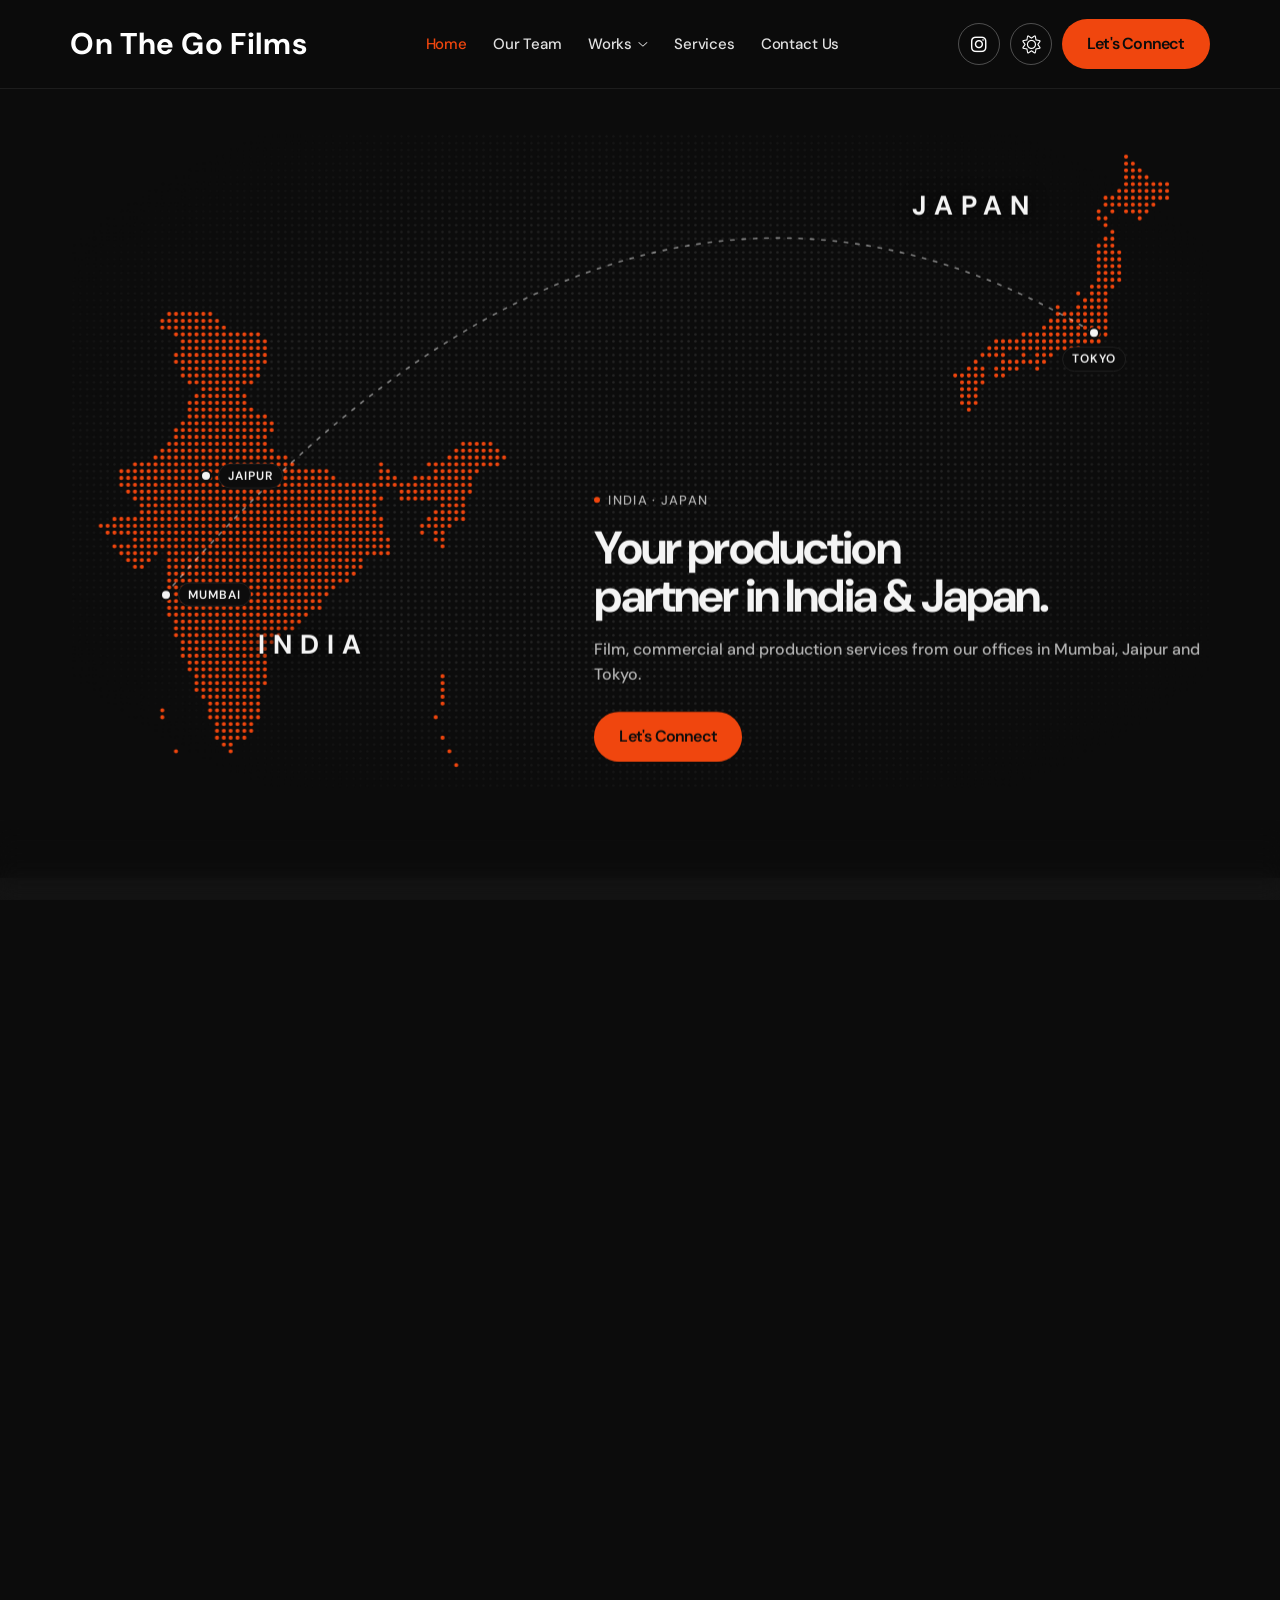
==== index.html @ 021afbc7 "Initial commit" ====
﻿<!doctype html>
<html lang="en" data-bs-theme="dark">

<head>
    <!-- prettier-ignore -->
    <meta charset="UTF-8">
    <!-- Theme: dark by default; remember the visitor's choice across pages (runs before paint, so no flash) -->
    <script>
        (function () { try { if (localStorage.getItem('theme') === 'light') document.documentElement.setAttribute('data-bs-theme', 'light'); } catch (e) {} })();
    </script>
    <meta name="viewport" content="width=device-width, initial-scale=1.0">
    <meta name="description" content="Film, commercial and production services for productions shooting in India and Japan, from our offices in Mumbai, Jaipur and Tokyo.">
    <meta name="theme-color" content="#0F0F0F">
    <title>On The Go Films — Production Partner in India &amp; Japan | Mumbai, Jaipur &amp; Tokyo</title>
    <!-- Open Graph / social sharing -->
    <!-- TODO before launch: set the live domain as absolute URLs in og:image, og:url, a canonical link and JSON-LD "url" -->
    <meta property="og:type" content="website">
    <meta property="og:site_name" content="On The Go Films">
    <meta property="og:title" content="On The Go Films — Production Partner in India &amp; Japan | Mumbai, Jaipur &amp; Tokyo">
    <meta property="og:description" content="Film, commercial and production services for productions shooting in India and Japan, from our offices in Mumbai, Jaipur and Tokyo.">
    <meta property="og:image" content="assets/imgs/pages/home-11/hns-active-cleanse-mv.jpg">
    <meta name="twitter:card" content="summary_large_image">
    <!-- Favicon icon-->
    <link rel="icon" type="image/png" sizes="32x32" href="assets/imgs/template/logo/favicon-camera-32.png">
    <link rel="icon" type="image/png" sizes="64x64" href="assets/imgs/template/logo/favicon-camera-64.png">
    <link rel="apple-touch-icon" sizes="180x180" href="assets/imgs/template/logo/apple-touch-icon.png">
    <script type="application/ld+json">
    {
        "@context": "https://schema.org",
        "@type": "LocalBusiness",
        "name": "On The Go Films",
        "description": "Film, commercial and production services company for productions shooting in India and Japan.",
        "email": "Onthegofilmsfinance@gmail.com",
        "foundingDate": "2017",
        "address": {
            "@type": "PostalAddress",
            "streetAddress": "A-704, Vaishali Nagar, Saat Rasta, Mahalaxmi East",
            "addressLocality": "Mumbai",
            "addressRegion": "Maharashtra",
            "postalCode": "400011",
            "addressCountry": "IN"
        },
        "areaServed": ["IN", "JP"]
    }
    </script>

    <!-- Libs CSS -->
    <link rel="stylesheet" href="assets/css/vendors/carouselTicker.css">
    <link rel="stylesheet" href="assets/css/vendors/bootstrap.min.css">
    <link rel="stylesheet" href="assets/css/vendors/swiper-bundle.min.css">
    <link rel="stylesheet" href="assets/css/vendors/nice-select.css">
    <link rel="stylesheet" href="assets/css/vendors/font-awesome-pro.css">
    <link rel="stylesheet" href="assets/css/vendors/magnific-popup.css">
    <link rel="stylesheet" href="assets/css/vendors/odometer.css">
    <link rel="stylesheet" href="assets/css/vendors/spacing.css">

    <!-- Main CSS -->
    <link rel="stylesheet" href="assets/css/main.css">
    <!-- Site-specific fixes and sections (loaded last so it overrides the template) -->
    <link rel="stylesheet" href="assets/css/custom.css?v=20261030a">
</head>

<body class="at-magic-cursor page-home">
    <a class="otg-skip" href="#main">Skip to content</a>

    <!-- Persistent site header (fixed, visible on every page) -->
    <header class="otg-header is-fixed is-solid" id="site-header">
        <div class="otg-header__inner">
            <a href="index.html" class="otg-header__logo" aria-label="On The Go Films, home">
                <span class="otg-header__logo-text">On The Go Films</span>
            </a>

            <nav class="otg-nav" aria-label="Main">
                <ul class="otg-nav__list">
                    <li><a class="otg-nav__link is-active" aria-current="page" href="index.html">Home</a></li>
                    <li><a class="otg-nav__link" href="team.html">Our Team</a></li>
                    <li class="otg-nav__item--dd">
                        <a class="otg-nav__link" href="works.html">Works <i class="fa-light fa-angle-down" aria-hidden="true"></i></a>
                        <ul class="otg-nav__sub" aria-label="Works categories">
                            <li class="otg-nav__sub-group" aria-hidden="true">India</li>
                            <li><a href="works.html#india-long-formats"><span class="visually-hidden">India: </span>Long Formats</a></li>
                            <li><a href="works.html#india-commercials"><span class="visually-hidden">India: </span>Commercials</a></li>
                            <li class="otg-nav__sub-group" aria-hidden="true">Japan</li>
                            <li><a href="works.html#japan-long-formats"><span class="visually-hidden">Japan: </span>Long Formats</a></li>
                            <li><a href="works.html#japan-shorts"><span class="visually-hidden">Japan: </span>Shorts</a></li>
                        </ul>
                    </li>
                    <li><a class="otg-nav__link" href="services.html">Services</a></li>
                    <li><a class="otg-nav__link" href="contact.html">Contact Us</a></li>
                </ul>
            </nav>

            <div class="otg-header__actions">
                <!-- Instagram profile URL: INSTAGRAM_URL in src/build.py -->
                <a class="otg-icon-btn otg-header__insta" href="https://www.instagram.com/onthegofilms2026/" target="_blank" rel="noopener" aria-label="On The Go Films on Instagram">
                    <i class="fa-brands fa-instagram" aria-hidden="true"></i>
                </a>
                <button class="otg-icon-btn otg-theme-toggle" type="button" data-theme-toggle aria-label="Switch to light mode">
                    <i class="fa-light fa-sun otg-theme-toggle__sun" aria-hidden="true"></i>
                    <i class="fa-light fa-moon otg-theme-toggle__moon" aria-hidden="true"></i>
                </button>
                <a href="contact.html" class="at-btn at-btn-sm otg-cta-primary otg-header__cta" data-cta="header">
                    <span>
                        <span class="text-1">Let's Connect</span>
                        <span class="text-2">Let's Connect</span>
                    </span>
                </a>
                <button class="otg-icon-btn otg-burger" type="button" aria-expanded="false" aria-controls="otg-mnav" aria-label="Open menu">
                    <span class="otg-burger__lines" aria-hidden="true"><span></span><span></span><span></span></span>
                </button>
            </div>
        </div>

        <!-- Phone / tablet menu -->
        <nav class="otg-mnav" id="otg-mnav" aria-label="Main" hidden>
            <ul class="otg-mnav__list">
                <li><a class="otg-mnav__link is-active" aria-current="page" href="index.html">Home</a></li>
                <li><a class="otg-mnav__link" href="team.html">Our Team</a></li>
                <li>
                    <a class="otg-mnav__link" href="works.html">Works</a>
                    <ul class="otg-mnav__sub">
                        <li><a href="works.html#india-long-formats">India: Long Formats</a></li>
                        <li><a href="works.html#india-commercials">India: Commercials</a></li>
                        <li><a href="works.html#japan-long-formats">Japan: Long Formats</a></li>
                        <li><a href="works.html#japan-shorts">Japan: Shorts</a></li>
                    </ul>
                </li>
                <li><a class="otg-mnav__link" href="services.html">Services</a></li>
                <li><a class="otg-mnav__link" href="contact.html">Contact Us</a></li>
            </ul>
            <a href="contact.html" class="at-btn otg-cta-primary otg-mnav__cta" data-cta="mobile-menu">
                <span>
                    <span class="text-1">Let's Connect</span>
                    <span class="text-2">Let's Connect</span>
                </span>
            </a>
        </nav>
    </header>
    <div class="px-blur-bottom"></div>
    <!-- Begin magic cursor -->
    <div id="magic-cursor" class="cursor-black-bg">
        <div id="ball"></div>
    </div>
    <!-- End magic cursor -->
    <div id="smooth-wrapper" class="is-fixed">
        <div id="smooth-content">
            <main class="bg-neutral-0" id="main" tabindex="-1">
                <!-- Home: India & Japan map (dots generated by src/make_map.py; pin positions are printed by that script) -->
                <section class="otg-hero-map otg-page-head" aria-labelledby="home-title">
                    <div class="otg-hero-map__container">
                        <div class="otg-map">
                            <div class="otg-map__art" role="img" aria-label="Map of India and Japan with our offices in Mumbai, Jaipur and Tokyo">
<svg class="otg-map__svg" viewBox="0 0 1000 575" xmlns="http://www.w3.org/2000/svg" aria-hidden="true" focusable="false">
    <defs>
        <pattern id="otg-map-grid" width="6" height="6" patternUnits="userSpaceOnUse"><circle cx="3" cy="3" r="1.1" /></pattern>
        <radialGradient id="otg-map-fade" cx="50%" cy="50%" r="60%"><stop offset="0.55" stop-color="#fff" /><stop offset="1" stop-color="#fff" stop-opacity="0" /></radialGradient>
        <mask id="otg-map-mask"><rect width="1000" height="575" fill="url(#otg-map-fade)" /></mask>
    </defs>
    <rect class="otg-map__grid" width="1000" height="575" fill="url(#otg-map-grid)" mask="url(#otg-map-mask)" />
    <path class="otg-map__land otg-map__land--in" d="M87 159h0m6 0h0m6 0h0m6 0h0m6 0h0m6 0h0m6 0h0M81 165h0m6 0h0m6 0h0m6 0h0m6 0h0m6 0h0m6 0h0m6 0h0m6 0h0M81 171h0m6 0h0m6 0h0m6 0h0m6 0h0m6 0h0m6 0h0m6 0h0m6 0h0m6 0h0M93 177h0m6 0h0m6 0h0m6 0h0m6 0h0m6 0h0m6 0h0m6 0h0m6 0h0m6 0h0m6 0h0m6 0h0m6 0h0M99 183h0m6 0h0m6 0h0m6 0h0m6 0h0m6 0h0m6 0h0m6 0h0m6 0h0m6 0h0m6 0h0m6 0h0m6 0h0M99 189h0m6 0h0m6 0h0m6 0h0m6 0h0m6 0h0m6 0h0m6 0h0m6 0h0m6 0h0m6 0h0m6 0h0m6 0h0M93 195h0m6 0h0m6 0h0m6 0h0m6 0h0m6 0h0m6 0h0m6 0h0m6 0h0m6 0h0m6 0h0m6 0h0m6 0h0m6 0h0M93 201h0m6 0h0m6 0h0m6 0h0m6 0h0m6 0h0m6 0h0m6 0h0m6 0h0m6 0h0m6 0h0m6 0h0m6 0h0m6 0h0M99 207h0m6 0h0m6 0h0m6 0h0m6 0h0m6 0h0m6 0h0m6 0h0m6 0h0m6 0h0m6 0h0m6 0h0M99 213h0m6 0h0m6 0h0m6 0h0m6 0h0m6 0h0m6 0h0m6 0h0m6 0h0m6 0h0m6 0h0m6 0h0M105 219h0m6 0h0m6 0h0m6 0h0m6 0h0m6 0h0m6 0h0m6 0h0m6 0h0m6 0h0M117 225h0m6 0h0m6 0h0m6 0h0m6 0h0m6 0h0M111 231h0m6 0h0m6 0h0m6 0h0m6 0h0m6 0h0m6 0h0m6 0h0M105 237h0m6 0h0m6 0h0m6 0h0m6 0h0m6 0h0m6 0h0m6 0h0m6 0h0M105 243h0m6 0h0m6 0h0m6 0h0m6 0h0m6 0h0m6 0h0m6 0h0m6 0h0m6 0h0M105 249h0m6 0h0m6 0h0m6 0h0m6 0h0m6 0h0m6 0h0m6 0h0m6 0h0m6 0h0m6 0h0m6 0h0M99 255h0m6 0h0m6 0h0m6 0h0m6 0h0m6 0h0m6 0h0m6 0h0m6 0h0m6 0h0m6 0h0m6 0h0m6 0h0m6 0h0M93 261h0m6 0h0m6 0h0m6 0h0m6 0h0m6 0h0m6 0h0m6 0h0m6 0h0m6 0h0m6 0h0m6 0h0m6 0h0m6 0h0m6 0h0M93 267h0m6 0h0m6 0h0m6 0h0m6 0h0m6 0h0m6 0h0m6 0h0m6 0h0m6 0h0m6 0h0m6 0h0m6 0h0m6 0h0M87 273h0m6 0h0m6 0h0m6 0h0m6 0h0m6 0h0m6 0h0m6 0h0m6 0h0m6 0h0m6 0h0m6 0h0m6 0h0m6 0h0m6 0h0m174 0h0m6 0h0m6 0h0m6 0h0m6 0h0M81 279h0m6 0h0m6 0h0m6 0h0m6 0h0m6 0h0m6 0h0m6 0h0m6 0h0m6 0h0m6 0h0m6 0h0m6 0h0m6 0h0m6 0h0m6 0h0m6 0h0m162 0h0m6 0h0m6 0h0m6 0h0m6 0h0m6 0h0m6 0h0M75 285h0m6 0h0m6 0h0m6 0h0m6 0h0m6 0h0m6 0h0m6 0h0m6 0h0m6 0h0m6 0h0m6 0h0m6 0h0m6 0h0m6 0h0m6 0h0m6 0h0m6 0h0m6 0h0m6 0h0m144 0h0m6 0h0m6 0h0m6 0h0m6 0h0m6 0h0m6 0h0m6 0h0m6 0h0M57 291h0m6 0h0m6 0h0m6 0h0m6 0h0m6 0h0m6 0h0m6 0h0m6 0h0m6 0h0m6 0h0m6 0h0m6 0h0m6 0h0m6 0h0m6 0h0m6 0h0m6 0h0m6 0h0m6 0h0m6 0h0m6 0h0m6 0h0m6 0h0m78 0h0m42 0h0m6 0h0m6 0h0m6 0h0m6 0h0m6 0h0m6 0h0m6 0h0m6 0h0m6 0h0m6 0h0M45 297h0m6 0h0m6 0h0m6 0h0m6 0h0m6 0h0m6 0h0m6 0h0m6 0h0m6 0h0m6 0h0m6 0h0m6 0h0m6 0h0m6 0h0m6 0h0m6 0h0m6 0h0m6 0h0m6 0h0m6 0h0m6 0h0m6 0h0m6 0h0m6 0h0m6 0h0m6 0h0m6 0h0m6 0h0m6 0h0m6 0h0m48 0h0m6 0h0m42 0h0m6 0h0m6 0h0m6 0h0m6 0h0m6 0h0m6 0h0M45 303h0m6 0h0m6 0h0m6 0h0m6 0h0m6 0h0m6 0h0m6 0h0m6 0h0m6 0h0m6 0h0m6 0h0m6 0h0m6 0h0m6 0h0m6 0h0m6 0h0m6 0h0m6 0h0m6 0h0m6 0h0m6 0h0m6 0h0m6 0h0m6 0h0m6 0h0m6 0h0m6 0h0m6 0h0m6 0h0m6 0h0m6 0h0m42 0h0m6 0h0m6 0h0m18 0h0m6 0h0m6 0h0m6 0h0m6 0h0m6 0h0m6 0h0m6 0h0m6 0h0M45 309h0m6 0h0m6 0h0m6 0h0m6 0h0m6 0h0m6 0h0m6 0h0m6 0h0m6 0h0m6 0h0m6 0h0m6 0h0m6 0h0m6 0h0m6 0h0m6 0h0m6 0h0m6 0h0m6 0h0m6 0h0m6 0h0m6 0h0m6 0h0m6 0h0m6 0h0m6 0h0m6 0h0m6 0h0m6 0h0m6 0h0m6 0h0m6 0h0m6 0h0m6 0h0m6 0h0m6 0h0m6 0h0m6 0h0m6 0h0m6 0h0m6 0h0m6 0h0m6 0h0m6 0h0m6 0h0m6 0h0m6 0h0m6 0h0m6 0h0m6 0h0m6 0h0M51 315h0m6 0h0m6 0h0m6 0h0m6 0h0m6 0h0m6 0h0m6 0h0m6 0h0m6 0h0m6 0h0m6 0h0m6 0h0m6 0h0m6 0h0m6 0h0m6 0h0m6 0h0m6 0h0m6 0h0m6 0h0m6 0h0m6 0h0m6 0h0m6 0h0m6 0h0m6 0h0m6 0h0m6 0h0m6 0h0m6 0h0m6 0h0m6 0h0m6 0h0m6 0h0m6 0h0m6 0h0m24 0h0m6 0h0m6 0h0m6 0h0m6 0h0m6 0h0m6 0h0m6 0h0m6 0h0m6 0h0m6 0h0M57 321h0m6 0h0m6 0h0m6 0h0m6 0h0m6 0h0m6 0h0m6 0h0m6 0h0m6 0h0m6 0h0m6 0h0m6 0h0m6 0h0m6 0h0m6 0h0m6 0h0m6 0h0m6 0h0m6 0h0m6 0h0m6 0h0m6 0h0m6 0h0m6 0h0m6 0h0m6 0h0m6 0h0m6 0h0m6 0h0m6 0h0m6 0h0m6 0h0m6 0h0m6 0h0m6 0h0m6 0h0m18 0h0m6 0h0m6 0h0m6 0h0m6 0h0m6 0h0m6 0h0m6 0h0m6 0h0m6 0h0M63 327h0m6 0h0m6 0h0m6 0h0m6 0h0m6 0h0m6 0h0m6 0h0m6 0h0m6 0h0m6 0h0m6 0h0m6 0h0m6 0h0m6 0h0m6 0h0m6 0h0m6 0h0m6 0h0m6 0h0m6 0h0m6 0h0m6 0h0m6 0h0m6 0h0m6 0h0m6 0h0m6 0h0m6 0h0m6 0h0m6 0h0m6 0h0m6 0h0m6 0h0m6 0h0m60 0h0m6 0h0m6 0h0m6 0h0M63 333h0m6 0h0m6 0h0m6 0h0m6 0h0m6 0h0m6 0h0m6 0h0m6 0h0m6 0h0m6 0h0m6 0h0m6 0h0m6 0h0m6 0h0m6 0h0m6 0h0m6 0h0m6 0h0m6 0h0m6 0h0m6 0h0m6 0h0m6 0h0m6 0h0m6 0h0m6 0h0m6 0h0m6 0h0m6 0h0m6 0h0m6 0h0m6 0h0m6 0h0m6 0h0m54 0h0m6 0h0m6 0h0m6 0h0m6 0h0M39 339h0m6 0h0m6 0h0m6 0h0m6 0h0m6 0h0m6 0h0m6 0h0m6 0h0m6 0h0m6 0h0m6 0h0m6 0h0m6 0h0m6 0h0m6 0h0m6 0h0m6 0h0m6 0h0m6 0h0m6 0h0m6 0h0m6 0h0m6 0h0m6 0h0m6 0h0m6 0h0m6 0h0m6 0h0m6 0h0m6 0h0m6 0h0m6 0h0m6 0h0m6 0h0m6 0h0m6 0h0m6 0h0m6 0h0m6 0h0m42 0h0m6 0h0m6 0h0m6 0h0m6 0h0m6 0h0M27 345h0m6 0h0m6 0h0m6 0h0m6 0h0m6 0h0m6 0h0m6 0h0m6 0h0m6 0h0m6 0h0m6 0h0m6 0h0m6 0h0m6 0h0m6 0h0m6 0h0m6 0h0m6 0h0m6 0h0m6 0h0m6 0h0m6 0h0m6 0h0m6 0h0m6 0h0m6 0h0m6 0h0m6 0h0m6 0h0m6 0h0m6 0h0m6 0h0m6 0h0m6 0h0m6 0h0m6 0h0m6 0h0m6 0h0m6 0h0m6 0h0m6 0h0m36 0h0m6 0h0m6 0h0m6 0h0m6 0h0M33 351h0m6 0h0m6 0h0m6 0h0m6 0h0m6 0h0m6 0h0m6 0h0m6 0h0m6 0h0m6 0h0m6 0h0m6 0h0m6 0h0m6 0h0m6 0h0m6 0h0m6 0h0m6 0h0m6 0h0m6 0h0m6 0h0m6 0h0m6 0h0m6 0h0m6 0h0m6 0h0m6 0h0m6 0h0m6 0h0m6 0h0m6 0h0m6 0h0m6 0h0m6 0h0m6 0h0m6 0h0m6 0h0m6 0h0m6 0h0m6 0h0m36 0h0m12 0h0m6 0h0M57 357h0m6 0h0m6 0h0m6 0h0m6 0h0m6 0h0m6 0h0m6 0h0m6 0h0m6 0h0m6 0h0m6 0h0m6 0h0m6 0h0m6 0h0m6 0h0m6 0h0m6 0h0m6 0h0m6 0h0m6 0h0m6 0h0m6 0h0m6 0h0m6 0h0m6 0h0m6 0h0m6 0h0m6 0h0m6 0h0m6 0h0m6 0h0m6 0h0m6 0h0m6 0h0m6 0h0m6 0h0m6 0h0m42 0h0m6 0h0M39 363h0m6 0h0m6 0h0m6 0h0m6 0h0m6 0h0m6 0h0m6 0h0m6 0h0m6 0h0m6 0h0m6 0h0m6 0h0m6 0h0m6 0h0m6 0h0m6 0h0m6 0h0m6 0h0m6 0h0m6 0h0m6 0h0m6 0h0m6 0h0m6 0h0m6 0h0m6 0h0m6 0h0m6 0h0m6 0h0m6 0h0m6 0h0m6 0h0m6 0h0m6 0h0m6 0h0m6 0h0m6 0h0m6 0h0m6 0h0m6 0h0m48 0h0M45 369h0m6 0h0m6 0h0m6 0h0m6 0h0m6 0h0m12 0h0m6 0h0m6 0h0m6 0h0m6 0h0m6 0h0m6 0h0m6 0h0m6 0h0m6 0h0m6 0h0m6 0h0m6 0h0m6 0h0m6 0h0m6 0h0m6 0h0m6 0h0m6 0h0m6 0h0m6 0h0m6 0h0m6 0h0m6 0h0m6 0h0m6 0h0m6 0h0m6 0h0m6 0h0m6 0h0m6 0h0m6 0h0m6 0h0M51 375h0m6 0h0m6 0h0m6 0h0m18 0h0m6 0h0m6 0h0m6 0h0m6 0h0m6 0h0m6 0h0m6 0h0m6 0h0m6 0h0m6 0h0m6 0h0m6 0h0m6 0h0m6 0h0m6 0h0m6 0h0m6 0h0m6 0h0m6 0h0m6 0h0m6 0h0m6 0h0m6 0h0m6 0h0m6 0h0m6 0h0m6 0h0m6 0h0M57 381h0m6 0h0m24 0h0m6 0h0m6 0h0m6 0h0m6 0h0m6 0h0m6 0h0m6 0h0m6 0h0m6 0h0m6 0h0m6 0h0m6 0h0m6 0h0m6 0h0m6 0h0m6 0h0m6 0h0m6 0h0m6 0h0m6 0h0m6 0h0m6 0h0m6 0h0m6 0h0m6 0h0m6 0h0m6 0h0m6 0h0M87 387h0m6 0h0m6 0h0m6 0h0m6 0h0m6 0h0m6 0h0m6 0h0m6 0h0m6 0h0m6 0h0m6 0h0m6 0h0m6 0h0m6 0h0m6 0h0m6 0h0m6 0h0m6 0h0m6 0h0m6 0h0m6 0h0m6 0h0m6 0h0m6 0h0m6 0h0m6 0h0m6 0h0M87 393h0m6 0h0m6 0h0m6 0h0m6 0h0m6 0h0m6 0h0m6 0h0m6 0h0m6 0h0m6 0h0m6 0h0m6 0h0m6 0h0m6 0h0m6 0h0m6 0h0m6 0h0m6 0h0m6 0h0m6 0h0m6 0h0m6 0h0m6 0h0m6 0h0m6 0h0m6 0h0M87 399h0m6 0h0m6 0h0m6 0h0m6 0h0m6 0h0m6 0h0m6 0h0m6 0h0m6 0h0m6 0h0m6 0h0m6 0h0m6 0h0m6 0h0m6 0h0m6 0h0m6 0h0m6 0h0m6 0h0m6 0h0m6 0h0m6 0h0m6 0h0m6 0h0M87 405h0m6 0h0m6 0h0m6 0h0m6 0h0m6 0h0m6 0h0m6 0h0m6 0h0m6 0h0m6 0h0m6 0h0m6 0h0m6 0h0m6 0h0m6 0h0m6 0h0m6 0h0m6 0h0m6 0h0m6 0h0m6 0h0m6 0h0m6 0h0M87 411h0m6 0h0m6 0h0m6 0h0m6 0h0m6 0h0m6 0h0m6 0h0m6 0h0m6 0h0m6 0h0m6 0h0m6 0h0m6 0h0m6 0h0m6 0h0m6 0h0m6 0h0m6 0h0m6 0h0m6 0h0m6 0h0m6 0h0M87 417h0m6 0h0m6 0h0m6 0h0m6 0h0m6 0h0m6 0h0m6 0h0m6 0h0m6 0h0m6 0h0m6 0h0m6 0h0m6 0h0m6 0h0m6 0h0m6 0h0m6 0h0m6 0h0m6 0h0m6 0h0m6 0h0m6 0h0M87 423h0m6 0h0m6 0h0m6 0h0m6 0h0m6 0h0m6 0h0m6 0h0m6 0h0m6 0h0m6 0h0m6 0h0m6 0h0m6 0h0m6 0h0m6 0h0m6 0h0m6 0h0m6 0h0m6 0h0m6 0h0M93 429h0m6 0h0m6 0h0m6 0h0m6 0h0m6 0h0m6 0h0m6 0h0m6 0h0m6 0h0m6 0h0m6 0h0m6 0h0m6 0h0m6 0h0m6 0h0m6 0h0m6 0h0m6 0h0M93 435h0m6 0h0m6 0h0m6 0h0m6 0h0m6 0h0m6 0h0m6 0h0m6 0h0m6 0h0m6 0h0m6 0h0m6 0h0m6 0h0m6 0h0m6 0h0m6 0h0m6 0h0M93 441h0m6 0h0m6 0h0m6 0h0m6 0h0m6 0h0m6 0h0m6 0h0m6 0h0m6 0h0m6 0h0m6 0h0m6 0h0m6 0h0m6 0h0m6 0h0M99 447h0m6 0h0m6 0h0m6 0h0m6 0h0m6 0h0m6 0h0m6 0h0m6 0h0m6 0h0m6 0h0m6 0h0m6 0h0m6 0h0M99 453h0m6 0h0m6 0h0m6 0h0m6 0h0m6 0h0m6 0h0m6 0h0m6 0h0m6 0h0m6 0h0m6 0h0m6 0h0M99 459h0m6 0h0m6 0h0m6 0h0m6 0h0m6 0h0m6 0h0m6 0h0m6 0h0m6 0h0m6 0h0m6 0h0m6 0h0M105 465h0m6 0h0m6 0h0m6 0h0m6 0h0m6 0h0m6 0h0m6 0h0m6 0h0m6 0h0m6 0h0m6 0h0M105 471h0m6 0h0m6 0h0m6 0h0m6 0h0m6 0h0m6 0h0m6 0h0m6 0h0m6 0h0m6 0h0m6 0h0M111 477h0m6 0h0m6 0h0m6 0h0m6 0h0m6 0h0m6 0h0m6 0h0m6 0h0m6 0h0m6 0h0m156 0h0M111 483h0m6 0h0m6 0h0m6 0h0m6 0h0m6 0h0m6 0h0m6 0h0m6 0h0m6 0h0m6 0h0m156 0h0M111 489h0m6 0h0m6 0h0m6 0h0m6 0h0m6 0h0m6 0h0m6 0h0m6 0h0m6 0h0m162 0h0M117 495h0m6 0h0m6 0h0m6 0h0m6 0h0m6 0h0m6 0h0m6 0h0m6 0h0m162 0h0M123 501h0m6 0h0m6 0h0m6 0h0m6 0h0m6 0h0m6 0h0m6 0h0m162 0h0M81 507h0m42 0h0m6 0h0m6 0h0m6 0h0m6 0h0m6 0h0m6 0h0m6 0h0M81 513h0m42 0h0m6 0h0m6 0h0m6 0h0m6 0h0m6 0h0m6 0h0m6 0h0m156 0h0M129 519h0m6 0h0m6 0h0m6 0h0m6 0h0m6 0h0M129 525h0m6 0h0m6 0h0m6 0h0m6 0h0m6 0h0M129 531h0m6 0h0m6 0h0m6 0h0m6 0h0m174 0h0M135 537h0m6 0h0M93 543h0m48 0h0m192 0h0M339 555h0" />
    <path class="otg-map__land otg-map__land--jp" d="M927 21h0M927 27h0m6 0h0M927 33h0m6 0h0m6 0h0M927 39h0m6 0h0m6 0h0m6 0h0M927 45h0m6 0h0m6 0h0m6 0h0m6 0h0m6 0h0m6 0h0M921 51h0m6 0h0m6 0h0m6 0h0m6 0h0m6 0h0m6 0h0m6 0h0M909 57h0m6 0h0m6 0h0m6 0h0m6 0h0m6 0h0m6 0h0m6 0h0m6 0h0m6 0h0M909 63h0m6 0h0m6 0h0m6 0h0m6 0h0m6 0h0m6 0h0m6 0h0M903 69h0m12 0h0m12 0h0m6 0h0m6 0h0m6 0h0M903 75h0m6 0h0m30 0h0M909 81h0M915 87h0M909 93h0m6 0h0M903 99h0m6 0h0m6 0h0M903 105h0m6 0h0m6 0h0m6 0h0M903 111h0m6 0h0m6 0h0m6 0h0M903 117h0m6 0h0m6 0h0m6 0h0M903 123h0m6 0h0m6 0h0m6 0h0M903 129h0m6 0h0m6 0h0m6 0h0M897 135h0m6 0h0m6 0h0m6 0h0M885 141h0m12 0h0m6 0h0m6 0h0M891 147h0m6 0h0m6 0h0m6 0h0M867 153h0m18 0h0m6 0h0m6 0h0m6 0h0m6 0h0M867 159h0m6 0h0m6 0h0m6 0h0m6 0h0m6 0h0m6 0h0m6 0h0M861 165h0m6 0h0m6 0h0m6 0h0m6 0h0m6 0h0m6 0h0m6 0h0m6 0h0M855 171h0m6 0h0m6 0h0m6 0h0m6 0h0m6 0h0m6 0h0m6 0h0m6 0h0m6 0h0M837 177h0m6 0h0m6 0h0m6 0h0m6 0h0m6 0h0m6 0h0m6 0h0m6 0h0m6 0h0m6 0h0m6 0h0m6 0h0M813 183h0m6 0h0m6 0h0m6 0h0m6 0h0m6 0h0m6 0h0m6 0h0m6 0h0m6 0h0m6 0h0m6 0h0m6 0h0m6 0h0m6 0h0m6 0h0M807 189h0m6 0h0m6 0h0m6 0h0m6 0h0m6 0h0m6 0h0m6 0h0m6 0h0m6 0h0m6 0h0m6 0h0m6 0h0m6 0h0M801 195h0m6 0h0m6 0h0m6 0h0m18 0h0m12 0h0m6 0h0m6 0h0M795 201h0m24 0h0m6 0h0m6 0h0m6 0h0m6 0h0m6 0h0m6 0h0M789 207h0m6 0h0m6 0h0m12 0h0m6 0h0m6 0h0m6 0h0m18 0h0M777 213h0m6 0h0m6 0h0m6 0h0m6 0h0m12 0h0m6 0h0M783 219h0m6 0h0m6 0h0m6 0h0M783 225h0m6 0h0m6 0h0M783 231h0m6 0h0m6 0h0M783 237h0m6 0h0m6 0h0M789 243h0" />
    <path class="otg-map__arc" d="M83.9 405.0Q491.3 -69.0 898.7 175.6" />
</svg>
                                <span class="otg-map__label" style="--x: 20.98%; --y: 78.16%;" aria-hidden="true">India</span>
                                <span class="otg-map__label" style="--x: 79.02%; --y: 11.04%;" aria-hidden="true">Japan</span>
                                <span class="otg-map__pin" style="--x: 8.39%; --y: 70.43%;" aria-hidden="true"><span class="otg-map__pin-name">Mumbai</span></span>
                                <span class="otg-map__pin" style="--x: 11.94%; --y: 52.37%;" aria-hidden="true"><span class="otg-map__pin-name">Jaipur</span></span>
                                <span class="otg-map__pin otg-map__pin--below" style="--x: 89.87%; --y: 30.54%;" aria-hidden="true"><span class="otg-map__pin-name">Tokyo</span></span>
                            </div>

                            <div class="otg-hero-map__text">
                                <div class="sec-5-home-11__eyebrow d-inline-flex align-items-center gap-2">
                                    <span class="sec-5-home-11__eyebrow-dot" aria-hidden="true"></span>
                                    <span class="sec-5-home-11__eyebrow-text text-uppercase">India &middot; Japan</span>
                                </div>
                                <h1 class="otg-hero-map__title mt-3 mb-0" id="home-title">Your production partner in India &amp; Japan.</h1>
                                <p class="otg-hero-map__sub mt-3 mb-0">Film, commercial and production services from our offices in Mumbai, Jaipur and Tokyo.</p>
                                <a href="contact.html" class="at-btn otg-cta-primary mt-4" data-cta="home-map">
                                    <span>
                                        <span class="text-1">Let's Connect</span>
                                        <span class="text-2">Let's Connect</span>
                                    </span>
                                </a>
                            </div>
                        </div>
                    </div>
                </section>
                <!-- Home: the India–Japan alliance (structure follows CREATV's CREATVASIA page) -->
                <section class="otg-alliance" aria-labelledby="alliance-title">
                    <div class="otg-alliance__container">
                        <div class="row g-4 g-xl-5 justify-content-between">
                            <div class="col-lg-5">
                                <h2 class="otg-alliance__title mb-0 reveal-text" id="alliance-title">One team. <br>Two countries.</h2>
                            </div>
                            <div class="col-lg-6">
                                <div class="otg-alliance__text at_fade_anim" data-delay=".1">
                                    <p>On The Go Films, together with our partners in Japan, is now one production partner for both countries, opening up some of Asia's most remarkable locations from our offices in Mumbai, Jaipur and Tokyo.</p>
                                    <p>We help you, your clients and your partners reach your production goals wherever you want to shoot. On cross-border shoots, one team on both sides makes your production plan and your budget far simpler.</p>
                                    <p class="mb-0">Through our partnership with award-winning, Tokyo-based director and producer Anshul Chauhan, international productions get shared networks of crew, talent and local resources in both countries.</p>
                                </div>
                            </div>
                        </div>
                    </div>
                </section>

                <section class="otg-pillars" aria-labelledby="pillars-title">
                    <div class="otg-pillars__container">
                        <h2 class="otg-pillars__lead at_fade_anim" id="pillars-title" data-delay=".05">The On The Go Films India–Japan alliance brings two countries under one production team.</h2>

                        <ul class="otg-pillars__list list-unstyled mb-0">
                            <li class="otg-pillar at_fade_anim" data-delay=".05">
                                <h3 class="otg-pillar__title">Creative</h3>
                                <p class="otg-pillar__text mb-0">Our teams know both countries and can help with creative briefs, scripts, casting and the cultural crossover between India, Japan and your home market.</p>
                            </li>
                            <li class="otg-pillar at_fade_anim" data-delay=".1">
                                <h3 class="otg-pillar__title">Logistics</h3>
                                <p class="otg-pillar__text mb-0">We plan your production in one country or both, across several cities and regions: permits, crew, equipment, travel and locations.</p>
                            </li>
                            <li class="otg-pillar at_fade_anim" data-delay=".15">
                                <h3 class="otg-pillar__title">Finance</h3>
                                <p class="otg-pillar__text mb-0">One point of contact and one budget. We act as a single hub for your production anywhere in India and Japan.</p>
                            </li>
                        </ul>

                        <div class="otg-closing at_fade_anim" data-delay=".05">
                            <p class="otg-closing__lead mb-0">From pre-production to the shoot, the edit and post, we deliver</p>
                            <p class="otg-closing__big mb-0"><span class="otg-closing__accent">seamless, cost-effective</span> <span class="otg-closing__word">production</span></p>
                            <p class="otg-closing__cta mb-0"><a href="contact.html" data-cta="home-closing">Let's connect</a> to talk about how On The Go Films can meet your production needs.</p>
                        </div>
                    </div>
                </section>
            </main>
            <!-- Footer -->
            <footer class="footer-11 changeless overflow-hidden" id="footer">
                <div class="footer-11__bg" aria-hidden="true">
                    <div class="footer-11__bg-lines">
                        <span></span>
                        <span></span>
                        <span></span>
                        <span></span>
                        <span></span>
                        <span></span>
                        <span></span>
                        <span></span>
                    </div>
                </div>

                <div class="container-2200 px-lg-5 px-3 position-relative">
                    <div class="footer-11__mid py-5">
                        <div class="row g-5 align-items-start">
                            <!-- Brand -->
                            <div class="col-12">
                                <div class="footer-11__brand">
                                    <a href="index.html" class="d-inline-flex align-items-center text-decoration-none mb-3">
                                        <span class="h4 fw-700 text-white mb-0">On The Go Films</span>
                                    </a>
                                    <p class="neutral-400 fz-font-lg mb-4" style="max-width: 380px;">
                                        Built for the fast forward generation.<br>
                                        Driven by stories, powered by motion.
                                    </p>
                                    <p class="footer-11__contact-line mb-0">
                                        <a href="mailto:Onthegofilmsfinance@gmail.com" class="text-white text-decoration-none">
                                            <i class="fa-light fa-envelope me-2 text-white-50" aria-hidden="true"></i>Onthegofilmsfinance@gmail.com
                                        </a>
                                    </p>
                                </div>
                            </div>

                            <!-- Offices -->
                            <div class="col-12">
                                <h2 class="h6 text-uppercase neutral-500 fw-600 mb-25">Our Offices</h2>
                                <ul class="otg-offices list-unstyled mb-0">
                                    <li class="otg-office">
                                        <p class="otg-office__city"><i class="fa-light fa-location-dot" aria-hidden="true"></i>Tokyo, Japan</p>
                                        <p class="otg-office__addr"><span class="d-block">14-504, Akatsuka Shinmachi 3-32,</span><span class="d-block">Itabashi-ku,</span><span class="d-block">Tokyo 175-0093, Japan</span></p>
                                    </li>
                                    <li class="otg-office">
                                        <p class="otg-office__city"><i class="fa-light fa-location-dot" aria-hidden="true"></i>Mumbai, India</p>
                                        <p class="otg-office__addr"><span class="d-block">A-704, Vaishali Nagar, Saat Rasta,</span><span class="d-block">Mahalaxmi East, Mumbai – 400011,</span><span class="d-block">Maharashtra, India</span></p>
                                    </li>
                                    <li class="otg-office">
                                        <p class="otg-office__city"><i class="fa-light fa-location-dot" aria-hidden="true"></i>Jaipur, India</p>
                                        <p class="otg-office__addr"><span class="d-block">92, Rajive Vihar, New Sanganer Road,</span><span class="d-block">Rajat Path, Mansarovar,</span><span class="d-block">Jaipur, Rajasthan, India</span></p>
                                    </li>
                                </ul>
                            </div>
                        </div>
                    </div>

                    <!-- Bottom bar -->
                    <div class="footer-11__bottom">
                        <div class="footer-11__bottom-inner d-flex flex-wrap align-items-center justify-content-between gap-3">
                            <div class="d-flex flex-wrap align-items-center gap-3 gap-xxl-4">
                                <span class="footer-11__copy">On The Go Films &copy; 2026. All rights reserved.</span>
                                <span class="footer-11__tagline d-none d-sm-inline">Built for the fast forward generation</span>
                            </div>
                        </div>
                    </div>
                </div>
            </footer>
        </div>
    </div>


    <!-- back to top start -->
    <div class="back-to-top-wrapper">
        <button id="back_to_top" type="button" class="back-to-top-btn" aria-label="Back to top">
            <svg width="12" height="7" viewBox="0 0 12 7" fill="none" xmlns="http://www.w3.org/2000/svg" aria-hidden="true">
                <path d="M11 6L6 1L1 6" stroke="currentColor" stroke-width="1.5" stroke-linecap="round" stroke-linejoin="round" />
            </svg>
        </button>
    </div>
    <!-- back to top end -->
    <!-- Libs JS -->
    <script src="assets/js/vendors/jquery-3.7.1.min.js"></script>
    <script src="assets/js/vendors/plugin.js"></script>
    <script src="assets/js/vendors/bootstrap.min.js"></script>
    <script src="assets/js/vendors/swiper-bundle.min.js"></script>
    <script src="assets/js/vendors/jquery.carouselTicker.min.js"></script>
    <script src="assets/js/vendors/jquery.magnific-popup.min.js"></script>
    <script src="assets/js/vendors/jquery.odometer.min.js"></script>
    <script src="assets/js/vendors/jquery.appear.js"></script>
    <script src="assets/js/vendors/jquery.elevatezoom.js"></script>
    <script src="assets/js/vendors/nice-select.js"></script>
    <script src="assets/js/vendors/parallax.js"></script>
    <script src="assets/js/vendors/ripple-2.js"></script>
    <script src="assets/js/vendors/imagesloaded-pkgd.js"></script>
    <script src="assets/js/vendors/isotope.pkgd.min.js"></script>
    <script src="assets/js/vendors/image-hover-effects.js"></script>
    <script src="assets/js/at-cursor.js"></script>
    <script src="assets/js/main.js?v=20261030a"></script>
    <script src="assets/js/site.js?v=20261030a"></script>

</body>

</html>
---- assets/css/vendors/carouselTicker.css ----
/**
 * CSS style for carouselTicker
 **/
.carouselTicker__list {
    padding: 0;
    list-style-type: none;
    overflow: hidden;
}

.carouselTicker__item {
    margin: 0 100px;
    float: left;
    text-align: center;
}

/**
 * CSS style for vertical direction
 **/
.carouselTicker_vertical .carouselTicker__list {
    margin: 0;
}

.carouselTicker_vertical .carouselTicker__item {
    margin: 0 0 5px 0;
    line-height: 60px;
    text-align: center;
}

#carouselTicker .carouselTicker__item,
#carouselTicker-destructor-example .carouselTicker__item,
#carouselTicker-buttons-controls-example .carouselTicker__item {
    width: auto;
    height: auto;
    line-height: normal;
}

.carouselTicker__item img {
    vertical-align: center;
}
---- assets/css/vendors/spacing.css ----
.mt-5 {
    margin-top: 5px !important
}

.mt-10 {
    margin-top: 10px
}

.mt-15 {
    margin-top: 15px
}

.mt-20 {
    margin-top: 20px
}

.mt-25 {
    margin-top: 25px
}

.mt-30 {
    margin-top: 30px
}

.mt-35 {
    margin-top: 35px
}

.mt-40 {
    margin-top: 40px
}

.mt-45 {
    margin-top: 45px
}

.mt-50 {
    margin-top: 50px
}

.mt-55 {
    margin-top: 55px
}

.mt-60 {
    margin-top: 60px
}

.mt-65 {
    margin-top: 65px
}

.mt-70 {
    margin-top: 70px
}

.mt-75 {
    margin-top: 75px
}

.mt-80 {
    margin-top: 80px
}

.mt-85 {
    margin-top: 85px
}

.mt-90 {
    margin-top: 90px
}

.mt-95 {
    margin-top: 95px
}

.mt-100 {
    margin-top: 100px
}

.mt-105 {
    margin-top: 105px
}

.mt-110 {
    margin-top: 110px
}

.mt-115 {
    margin-top: 115px
}

.mt-120 {
    margin-top: 120px
}

.mt-125 {
    margin-top: 125px
}

.mt-130 {
    margin-top: 130px
}

.mt-135 {
    margin-top: 135px
}

.mt-140 {
    margin-top: 140px
}

.mt-145 {
    margin-top: 145px
}

.mt-150 {
    margin-top: 150px
}

.mt-155 {
    margin-top: 155px
}

.mt-160 {
    margin-top: 160px
}

.mt-165 {
    margin-top: 165px
}

.mt-170 {
    margin-top: 170px
}

.mt-175 {
    margin-top: 175px
}

.mt-180 {
    margin-top: 180px
}

.mt-185 {
    margin-top: 185px
}

.mt-190 {
    margin-top: 190px
}

.mt-195 {
    margin-top: 195px
}

.mt-200 {
    margin-top: 200px
}

.mb-5 {
    margin-bottom: 5px !important
}

.mb-10 {
    margin-bottom: 10px
}

.mb-15 {
    margin-bottom: 15px
}

.mb-20 {
    margin-bottom: 20px
}

.mb-25 {
    margin-bottom: 25px
}

.mb-30 {
    margin-bottom: 30px
}

.mb-35 {
    margin-bottom: 35px
}

.mb-40 {
    margin-bottom: 40px
}

.mb-45 {
    margin-bottom: 45px
}

.mb-50 {
    margin-bottom: 50px
}

.mb-55 {
    margin-bottom: 55px
}

.mb-60 {
    margin-bottom: 60px
}

.mb-65 {
    margin-bottom: 65px
}

.mb-70 {
    margin-bottom: 70px
}

.mb-75 {
    margin-bottom: 75px
}

.mb-80 {
    margin-bottom: 80px
}

.mb-85 {
    margin-bottom: 85px
}

.mb-90 {
    margin-bottom: 90px
}

.mb-95 {
    margin-bottom: 95px
}

.mb-100 {
    margin-bottom: 100px
}

.mb-105 {
    margin-bottom: 105px
}

.mb-110 {
    margin-bottom: 110px
}

.mb-115 {
    margin-bottom: 115px
}

.mb-120 {
    margin-bottom: 120px
}

.mb-125 {
    margin-bottom: 125px
}

.mb-130 {
    margin-bottom: 130px
}

.mb-135 {
    margin-bottom: 135px
}

.mb-140 {
    margin-bottom: 140px
}

.mb-145 {
    margin-bottom: 145px
}

.mb-150 {
    margin-bottom: 150px
}

.mb-155 {
    margin-bottom: 155px
}

.mb-160 {
    margin-bottom: 160px
}

.mb-165 {
    margin-bottom: 165px
}

.mb-170 {
    margin-bottom: 170px
}

.mb-175 {
    margin-bottom: 175px
}

.mb-180 {
    margin-bottom: 180px
}

.mb-185 {
    margin-bottom: 185px
}

.mb-190 {
    margin-bottom: 190px
}

.mb-195 {
    margin-bottom: 195px
}

.mb-200 {
    margin-bottom: 200px
}

.ml-5 {
    margin-left: 5px
}

.ml-10 {
    margin-left: 10px
}

.ml-15 {
    margin-left: 15px
}

.ml-20 {
    margin-left: 20px
}

.ml-25 {
    margin-left: 25px
}

.ml-30 {
    margin-left: 30px
}

.ml-35 {
    margin-left: 35px
}

.ml-40 {
    margin-left: 40px
}

.ml-45 {
    margin-left: 45px
}

.ml-50 {
    margin-left: 50px
}

.ml-55 {
    margin-left: 55px
}

.ml-60 {
    margin-left: 60px
}

.ml-65 {
    margin-left: 65px
}

.ml-70 {
    margin-left: 70px
}

.ml-75 {
    margin-left: 75px
}

.ml-80 {
    margin-left: 80px
}

.ml-85 {
    margin-left: 85px
}

.ml-90 {
    margin-left: 90px
}

.ml-95 {
    margin-left: 95px
}

.ml-100 {
    margin-left: 100px
}

.ml-105 {
    margin-left: 105px
}

.ml-110 {
    margin-left: 110px
}

.ml-115 {
    margin-left: 115px
}

.ml-120 {
    margin-left: 120px
}

.ml-125 {
    margin-left: 125px
}

.ml-130 {
    margin-left: 130px
}

.ml-135 {
    margin-left: 135px
}

.ml-140 {
    margin-left: 140px
}

.ml-145 {
    margin-left: 145px
}

.ml-150 {
    margin-left: 150px
}

.ml-155 {
    margin-left: 155px
}

.ml-160 {
    margin-left: 160px
}

.ml-165 {
    margin-left: 165px
}

.ml-170 {
    margin-left: 170px
}

.ml-175 {
    margin-left: 175px
}

.ml-180 {
    margin-left: 180px
}

.ml-185 {
    margin-left: 185px
}

.ml-190 {
    margin-left: 190px
}

.ml-195 {
    margin-left: 195px
}

.ml-200 {
    margin-left: 200px
}

.mr-5 {
    margin-right: 5px
}

.mr-10 {
    margin-right: 10px
}

.mr-15 {
    margin-right: 15px
}

.mr-20 {
    margin-right: 20px
}

.mr-25 {
    margin-right: 25px
}

.mr-30 {
    margin-right: 30px
}

.mr-35 {
    margin-right: 35px
}

.mr-40 {
    margin-right: 40px
}

.mr-45 {
    margin-right: 45px
}

.mr-50 {
    margin-right: 50px
}

.mr-55 {
    margin-right: 55px
}

.mr-60 {
    margin-right: 60px
}

.mr-65 {
    margin-right: 65px
}

.mr-70 {
    margin-right: 70px
}

.mr-75 {
    margin-right: 75px
}

.mr-80 {
    margin-right: 80px
}

.mr-85 {
    margin-right: 85px
}

.mr-90 {
    margin-right: 90px
}

.mr-95 {
    margin-right: 95px
}

.mr-100 {
    margin-right: 100px
}

.mr-105 {
    margin-right: 105px
}

.mr-110 {
    margin-right: 110px
}

.mr-115 {
    margin-right: 115px
}

.mr-120 {
    margin-right: 120px
}

.mr-125 {
    margin-right: 125px
}

.mr-130 {
    margin-right: 130px
}

.mr-135 {
    margin-right: 135px
}

.mr-140 {
    margin-right: 140px
}

.mr-145 {
    margin-right: 145px
}

.mr-150 {
    margin-right: 150px
}

.mr-155 {
    margin-right: 155px
}

.mr-160 {
    margin-right: 160px
}

.mr-165 {
    margin-right: 165px
}

.mr-170 {
    margin-right: 170px
}

.mr-175 {
    margin-right: 175px
}

.mr-180 {
    margin-right: 180px
}

.mr-185 {
    margin-right: 185px
}

.mr-190 {
    margin-right: 190px
}

.mr-195 {
    margin-right: 195px
}

.mr-200 {
    margin-right: 200px
}

.pt-5 {
    padding-top: 5px !important
}

.pt-10 {
    padding-top: 10px
}

.pt-15 {
    padding-top: 15px
}

.pt-20 {
    padding-top: 20px
}

.pt-25 {
    padding-top: 25px
}

.pt-30 {
    padding-top: 30px
}

.pt-35 {
    padding-top: 35px
}

.pt-40 {
    padding-top: 40px
}

.pt-45 {
    padding-top: 45px
}

.pt-50 {
    padding-top: 50px
}

.pt-55 {
    padding-top: 55px
}

.pt-60 {
    padding-top: 60px
}

.pt-65 {
    padding-top: 65px
}

.pt-70 {
    padding-top: 70px
}

.pt-75 {
    padding-top: 75px
}

.pt-80 {
    padding-top: 80px
}

.pt-85 {
    padding-top: 85px
}

.pt-90 {
    padding-top: 90px
}

.pt-95 {
    padding-top: 95px
}

.pt-100 {
    padding-top: 100px
}

.pt-105 {
    padding-top: 105px
}

.pt-110 {
    padding-top: 110px
}

.pt-115 {
    padding-top: 115px
}

.pt-120 {
    padding-top: 120px
}

.pt-125 {
    padding-top: 125px
}

.pt-130 {
    padding-top: 130px
}

.pt-135 {
    padding-top: 135px
}

.pt-140 {
    padding-top: 140px
}

.pt-145 {
    padding-top: 145px
}

.pt-150 {
    padding-top: 150px
}

.pt-155 {
    padding-top: 155px
}

.pt-160 {
    padding-top: 160px
}

.pt-165 {
    padding-top: 165px
}

.pt-170 {
    padding-top: 170px
}

.pt-175 {
    padding-top: 175px
}

.pt-180 {
    padding-top: 180px
}

.pt-185 {
    padding-top: 185px
}

.pt-190 {
    padding-top: 190px
}

.pt-195 {
    padding-top: 195px
}

.pt-200 {
    padding-top: 200px
}

.pt-250 {
    padding-top: 250px
}

.pb-5 {
    padding-bottom: 5px !important
}

.pb-10 {
    padding-bottom: 10px
}

.pb-15 {
    padding-bottom: 15px
}

.pb-20 {
    padding-bottom: 20px
}

.pb-25 {
    padding-bottom: 25px
}

.pb-30 {
    padding-bottom: 30px
}

.pb-35 {
    padding-bottom: 35px
}

.pb-40 {
    padding-bottom: 40px
}

.pb-45 {
    padding-bottom: 45px
}

.pb-50 {
    padding-bottom: 50px
}

.pb-55 {
    padding-bottom: 55px
}

.pb-60 {
    padding-bottom: 60px
}

.pb-65 {
    padding-bottom: 65px
}

.pb-70 {
    padding-bottom: 70px
}

.pb-75 {
    padding-bottom: 75px
}

.pb-80 {
    padding-bottom: 80px
}

.pb-85 {
    padding-bottom: 85px
}

.pb-90 {
    padding-bottom: 90px
}

.pb-95 {
    padding-bottom: 95px
}

.pb-100 {
    padding-bottom: 100px
}

.pb-105 {
    padding-bottom: 105px
}

.pb-110 {
    padding-bottom: 110px
}

.pb-115 {
    padding-bottom: 115px
}

.pb-120 {
    padding-bottom: 120px
}

.pb-125 {
    padding-bottom: 125px
}

.pb-130 {
    padding-bottom: 130px
}

.pb-135 {
    padding-bottom: 135px
}

.pb-140 {
    padding-bottom: 140px
}

.pb-145 {
    padding-bottom: 145px
}

.pb-150 {
    padding-bottom: 150px
}

.pb-155 {
    padding-bottom: 155px
}

.pb-160 {
    padding-bottom: 160px
}

.pb-165 {
    padding-bottom: 165px
}

.pb-170 {
    padding-bottom: 170px
}

.pb-175 {
    padding-bottom: 175px
}

.pb-180 {
    padding-bottom: 180px
}

.pb-185 {
    padding-bottom: 185px
}

.pb-190 {
    padding-bottom: 190px
}

.pb-195 {
    padding-bottom: 195px
}

.pb-200 {
    padding-bottom: 200px
}

.pl-5 {
    padding-left: 5px
}

.pl-10 {
    padding-left: 10px
}

.pl-15 {
    padding-left: 15px
}

.pl-20 {
    padding-left: 20px
}

.pl-25 {
    padding-left: 25px
}

.pl-30 {
    padding-left: 30px
}

.pl-35 {
    padding-left: 35px
}

.pl-40 {
    padding-left: 40px
}

.pl-45 {
    padding-left: 45px
}

.pl-50 {
    padding-left: 50px
}

.pl-55 {
    padding-left: 55px
}

.pl-60 {
    padding-left: 60px
}

.pl-65 {
    padding-left: 65px
}

.pl-70 {
    padding-left: 70px
}

.pl-75 {
    padding-left: 75px
}

.pl-80 {
    padding-left: 80px
}

.pl-85 {
    padding-left: 85px
}

.pl-90 {
    padding-left: 90px
}

.pl-95 {
    padding-left: 95px
}

.pl-100 {
    padding-left: 100px
}

.pl-105 {
    padding-left: 105px
}

.pl-110 {
    padding-left: 110px
}

.pl-115 {
    padding-left: 115px
}

.pl-120 {
    padding-left: 120px
}

.pl-125 {
    padding-left: 125px
}

.pl-130 {
    padding-left: 130px
}

.pl-135 {
    padding-left: 135px
}

.pl-140 {
    padding-left: 140px
}

.pl-145 {
    padding-left: 145px
}

.pl-150 {
    padding-left: 150px
}

.pl-155 {
    padding-left: 155px
}

.pl-160 {
    padding-left: 160px
}

.pl-165 {
    padding-left: 165px
}

.pl-170 {
    padding-left: 170px
}

.pl-175 {
    padding-left: 175px
}

.pl-180 {
    padding-left: 180px
}

.pl-185 {
    padding-left: 185px
}

.pl-190 {
    padding-left: 190px
}

.pl-195 {
    padding-left: 195px
}

.pl-200 {
    padding-left: 200px
}

.pr-5 {
    padding-right: 5px
}

.pr-10 {
    padding-right: 10px
}

.pr-15 {
    padding-right: 15px
}

.pr-20 {
    padding-right: 20px
}

.pr-25 {
    padding-right: 25px
}

.pr-30 {
    padding-right: 30px
}

.pr-35 {
    padding-right: 35px
}

.pr-40 {
    padding-right: 40px
}

.pr-45 {
    padding-right: 45px
}

.pr-50 {
    padding-right: 50px
}

.pr-55 {
    padding-right: 55px
}

.pr-60 {
    padding-right: 60px
}

.pr-65 {
    padding-right: 65px
}

.pr-70 {
    padding-right: 70px
}

.pr-75 {
    padding-right: 75px
}

.pr-80 {
    padding-right: 80px
}

.pr-85 {
    padding-right: 85px
}

.pr-90 {
    padding-right: 90px
}

.pr-95 {
    padding-right: 95px
}

.pr-100 {
    padding-right: 100px
}

.pr-105 {
    padding-right: 105px
}

.pr-110 {
    padding-right: 110px
}

.pr-115 {
    padding-right: 115px
}

.pr-120 {
    padding-right: 120px
}

.pr-125 {
    padding-right: 125px
}

.pr-130 {
    padding-right: 130px
}

.pr-135 {
    padding-right: 135px
}

.pr-140 {
    padding-right: 140px
}

.pr-145 {
    padding-right: 145px
}

.pr-150 {
    padding-right: 150px
}

.pr-155 {
    padding-right: 155px
}

.pr-160 {
    padding-right: 160px
}

.pr-165 {
    padding-right: 165px
}

.pr-170 {
    padding-right: 170px
}

.pr-175 {
    padding-right: 175px
}

.pr-180 {
    padding-right: 180px
}

.pr-185 {
    padding-right: 185px
}

.pr-190 {
    padding-right: 190px
}

.pr-195 {
    padding-right: 195px
}

.pr-200 {
    padding-right: 200px
}

.pr-250 {
    padding-right: 250px
}
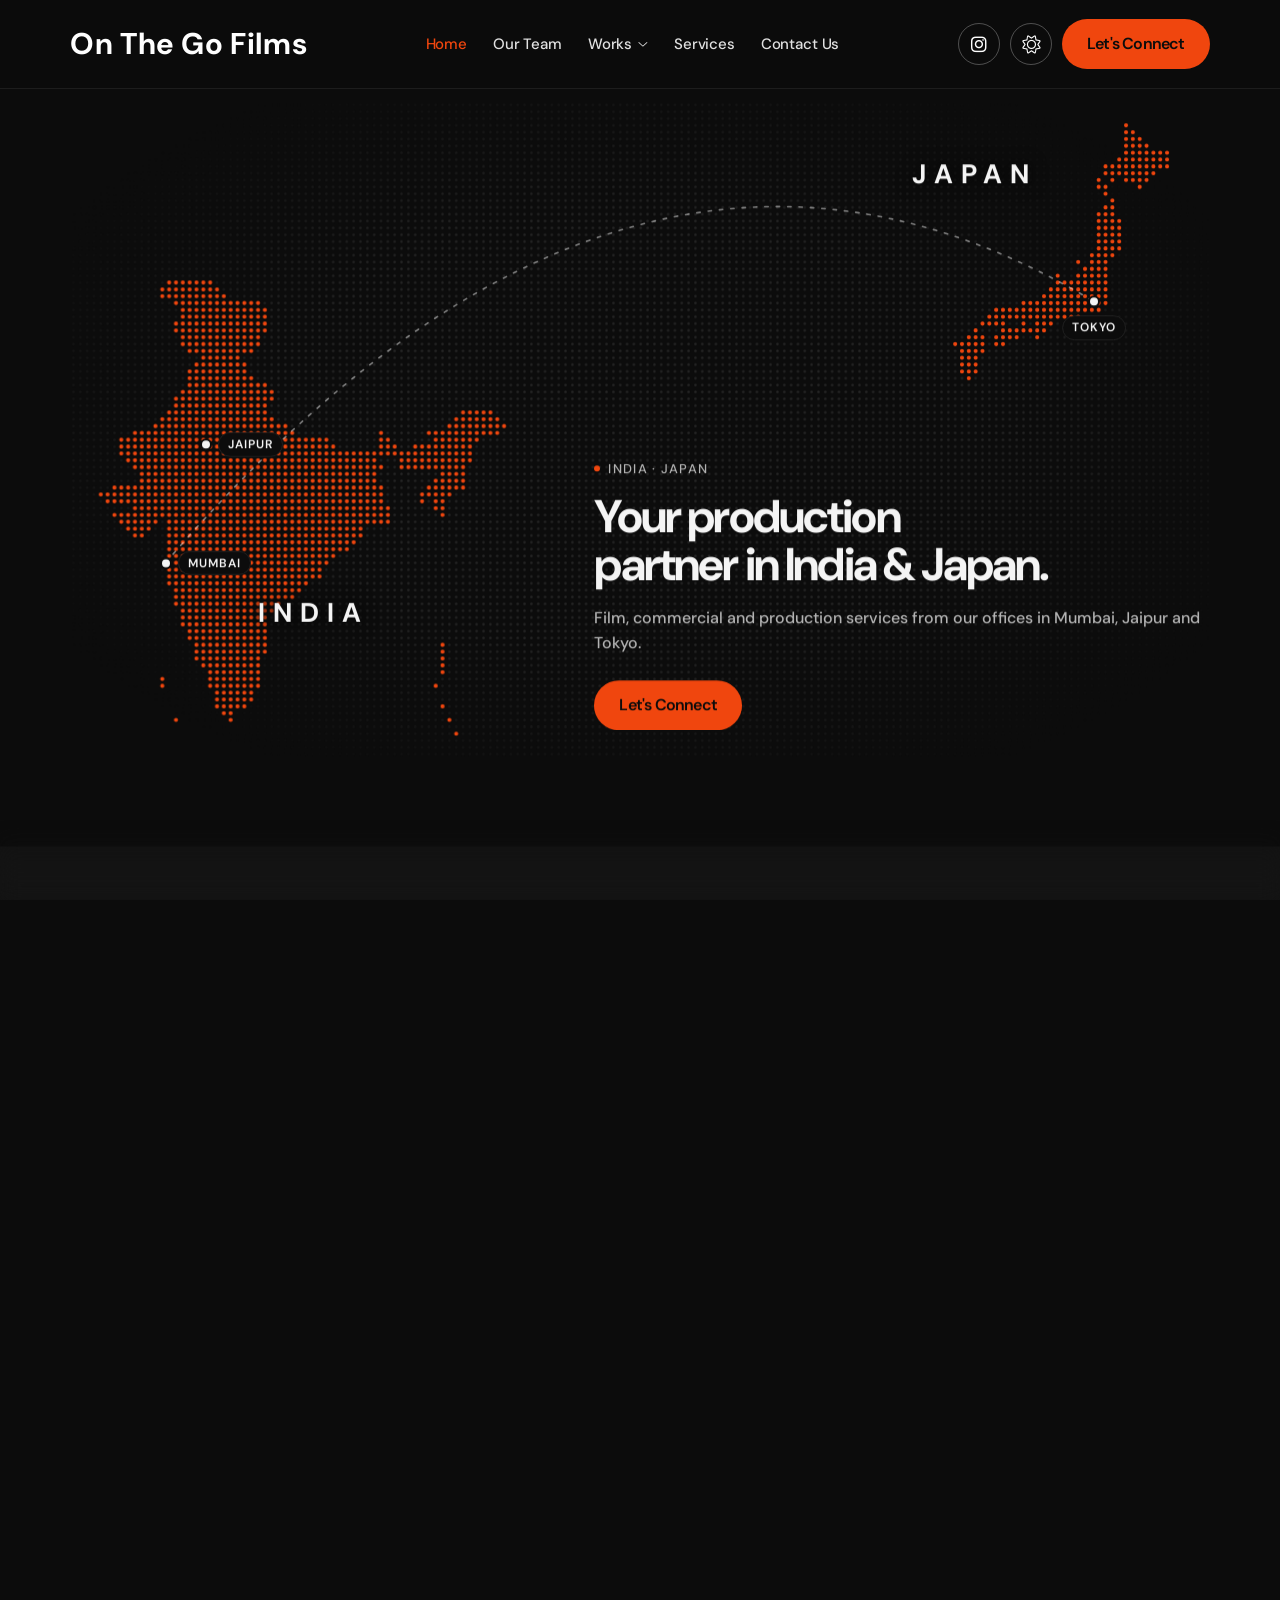
==== commit 6eaf6a59: "website meta" ====
--- a/index.html
+++ b/index.html
@@ -6,19 +6,22 @@
     <meta charset="UTF-8">
     <!-- Theme: dark by default; remember the visitor's choice across pages (runs before paint, so no flash) -->
     <script>
-        (function () { try { if (localStorage.getItem('theme') === 'light') document.documentElement.setAttribute('data-bs-theme', 'light'); } catch (e) {} })();
+        (function () { try { if (localStorage.getItem('theme') === 'light') document.documentElement.setAttribute('data-bs-theme', 'light'); } catch (e) { } })();
     </script>
     <meta name="viewport" content="width=device-width, initial-scale=1.0">
-    <meta name="description" content="Film, commercial and production services for productions shooting in India and Japan, from our offices in Mumbai, Jaipur and Tokyo.">
+    <meta name="description"
+        content="Film, commercial and production services for productions shooting in India and Japan, from our offices in Mumbai, Jaipur and Tokyo.">
     <meta name="theme-color" content="#0F0F0F">
     <title>On The Go Films — Production Partner in India &amp; Japan | Mumbai, Jaipur &amp; Tokyo</title>
     <!-- Open Graph / social sharing -->
     <!-- TODO before launch: set the live domain as absolute URLs in og:image, og:url, a canonical link and JSON-LD "url" -->
     <meta property="og:type" content="website">
     <meta property="og:site_name" content="On The Go Films">
-    <meta property="og:title" content="On The Go Films — Production Partner in India &amp; Japan | Mumbai, Jaipur &amp; Tokyo">
-    <meta property="og:description" content="Film, commercial and production services for productions shooting in India and Japan, from our offices in Mumbai, Jaipur and Tokyo.">
-    <meta property="og:image" content="assets/imgs/pages/home-11/hns-active-cleanse-mv.jpg">
+    <meta property="og:title"
+        content="On The Go Films — Production Partner in India &amp; Japan | Mumbai, Jaipur &amp; Tokyo">
+    <meta property="og:description"
+        content="Film, commercial and production services for productions shooting in India and Japan, from our offices in Mumbai, Jaipur and Tokyo.">
+    <meta property="og:image" content="assets/imgs/og.png">
     <meta name="twitter:card" content="summary_large_image">
     <!-- Favicon icon-->
     <link rel="icon" type="image/png" sizes="32x32" href="assets/imgs/template/logo/favicon-camera-32.png">
@@ -75,14 +78,19 @@
                     <li><a class="otg-nav__link is-active" aria-current="page" href="index.html">Home</a></li>
                     <li><a class="otg-nav__link" href="team.html">Our Team</a></li>
                     <li class="otg-nav__item--dd">
-                        <a class="otg-nav__link" href="works.html">Works <i class="fa-light fa-angle-down" aria-hidden="true"></i></a>
+                        <a class="otg-nav__link" href="works.html">Works <i class="fa-light fa-angle-down"
+                                aria-hidden="true"></i></a>
                         <ul class="otg-nav__sub" aria-label="Works categories">
                             <li class="otg-nav__sub-group" aria-hidden="true">India</li>
-                            <li><a href="works.html#india-long-formats"><span class="visually-hidden">India: </span>Long Formats</a></li>
-                            <li><a href="works.html#india-commercials"><span class="visually-hidden">India: </span>Commercials</a></li>
+                            <li><a href="works.html#india-long-formats"><span class="visually-hidden">India: </span>Long
+                                    Formats</a></li>
+                            <li><a href="works.html#india-commercials"><span class="visually-hidden">India:
+                                    </span>Commercials</a></li>
                             <li class="otg-nav__sub-group" aria-hidden="true">Japan</li>
-                            <li><a href="works.html#japan-long-formats"><span class="visually-hidden">Japan: </span>Long Formats</a></li>
-                            <li><a href="works.html#japan-shorts"><span class="visually-hidden">Japan: </span>Shorts</a></li>
+                            <li><a href="works.html#japan-long-formats"><span class="visually-hidden">Japan: </span>Long
+                                    Formats</a></li>
+                            <li><a href="works.html#japan-shorts"><span class="visually-hidden">Japan: </span>Shorts</a>
+                            </li>
                         </ul>
                     </li>
                     <li><a class="otg-nav__link" href="services.html">Services</a></li>
@@ -92,10 +100,12 @@
 
             <div class="otg-header__actions">
                 <!-- Instagram profile URL: INSTAGRAM_URL in src/build.py -->
-                <a class="otg-icon-btn otg-header__insta" href="https://www.instagram.com/onthegofilms2026/" target="_blank" rel="noopener" aria-label="On The Go Films on Instagram">
+                <a class="otg-icon-btn otg-header__insta" href="https://www.instagram.com/onthegofilms2026/"
+                    target="_blank" rel="noopener" aria-label="On The Go Films on Instagram">
                     <i class="fa-brands fa-instagram" aria-hidden="true"></i>
                 </a>
-                <button class="otg-icon-btn otg-theme-toggle" type="button" data-theme-toggle aria-label="Switch to light mode">
+                <button class="otg-icon-btn otg-theme-toggle" type="button" data-theme-toggle
+                    aria-label="Switch to light mode">
                     <i class="fa-light fa-sun otg-theme-toggle__sun" aria-hidden="true"></i>
                     <i class="fa-light fa-moon otg-theme-toggle__moon" aria-hidden="true"></i>
                 </button>
@@ -105,7 +115,8 @@
                         <span class="text-2">Let's Connect</span>
                     </span>
                 </a>
-                <button class="otg-icon-btn otg-burger" type="button" aria-expanded="false" aria-controls="otg-mnav" aria-label="Open menu">
+                <button class="otg-icon-btn otg-burger" type="button" aria-expanded="false" aria-controls="otg-mnav"
+                    aria-label="Open menu">
                     <span class="otg-burger__lines" aria-hidden="true"><span></span><span></span><span></span></span>
                 </button>
             </div>
@@ -149,23 +160,40 @@
                 <section class="otg-hero-map otg-page-head" aria-labelledby="home-title">
                     <div class="otg-hero-map__container">
                         <div class="otg-map">
-                            <div class="otg-map__art" role="img" aria-label="Map of India and Japan with our offices in Mumbai, Jaipur and Tokyo">
-<svg class="otg-map__svg" viewBox="0 0 1000 575" xmlns="http://www.w3.org/2000/svg" aria-hidden="true" focusable="false">
-    <defs>
-        <pattern id="otg-map-grid" width="6" height="6" patternUnits="userSpaceOnUse"><circle cx="3" cy="3" r="1.1" /></pattern>
-        <radialGradient id="otg-map-fade" cx="50%" cy="50%" r="60%"><stop offset="0.55" stop-color="#fff" /><stop offset="1" stop-color="#fff" stop-opacity="0" /></radialGradient>
-        <mask id="otg-map-mask"><rect width="1000" height="575" fill="url(#otg-map-fade)" /></mask>
-    </defs>
-    <rect class="otg-map__grid" width="1000" height="575" fill="url(#otg-map-grid)" mask="url(#otg-map-mask)" />
-    <path class="otg-map__land otg-map__land--in" d="M87 159h0m6 0h0m6 0h0m6 0h0m6 0h0m6 0h0m6 0h0M81 165h0m6 0h0m6 0h0m6 0h0m6 0h0m6 0h0m6 0h0m6 0h0m6 0h0M81 171h0m6 0h0m6 0h0m6 0h0m6 0h0m6 0h0m6 0h0m6 0h0m6 0h0m6 0h0M93 177h0m6 0h0m6 0h0m6 0h0m6 0h0m6 0h0m6 0h0m6 0h0m6 0h0m6 0h0m6 0h0m6 0h0m6 0h0M99 183h0m6 0h0m6 0h0m6 0h0m6 0h0m6 0h0m6 0h0m6 0h0m6 0h0m6 0h0m6 0h0m6 0h0m6 0h0M99 189h0m6 0h0m6 0h0m6 0h0m6 0h0m6 0h0m6 0h0m6 0h0m6 0h0m6 0h0m6 0h0m6 0h0m6 0h0M93 195h0m6 0h0m6 0h0m6 0h0m6 0h0m6 0h0m6 0h0m6 0h0m6 0h0m6 0h0m6 0h0m6 0h0m6 0h0m6 0h0M93 201h0m6 0h0m6 0h0m6 0h0m6 0h0m6 0h0m6 0h0m6 0h0m6 0h0m6 0h0m6 0h0m6 0h0m6 0h0m6 0h0M99 207h0m6 0h0m6 0h0m6 0h0m6 0h0m6 0h0m6 0h0m6 0h0m6 0h0m6 0h0m6 0h0m6 0h0M99 213h0m6 0h0m6 0h0m6 0h0m6 0h0m6 0h0m6 0h0m6 0h0m6 0h0m6 0h0m6 0h0m6 0h0M105 219h0m6 0h0m6 0h0m6 0h0m6 0h0m6 0h0m6 0h0m6 0h0m6 0h0m6 0h0M117 225h0m6 0h0m6 0h0m6 0h0m6 0h0m6 0h0M111 231h0m6 0h0m6 0h0m6 0h0m6 0h0m6 0h0m6 0h0m6 0h0M105 237h0m6 0h0m6 0h0m6 0h0m6 0h0m6 0h0m6 0h0m6 0h0m6 0h0M105 243h0m6 0h0m6 0h0m6 0h0m6 0h0m6 0h0m6 0h0m6 0h0m6 0h0m6 0h0M105 249h0m6 0h0m6 0h0m6 0h0m6 0h0m6 0h0m6 0h0m6 0h0m6 0h0m6 0h0m6 0h0m6 0h0M99 255h0m6 0h0m6 0h0m6 0h0m6 0h0m6 0h0m6 0h0m6 0h0m6 0h0m6 0h0m6 0h0m6 0h0m6 0h0m6 0h0M93 261h0m6 0h0m6 0h0m6 0h0m6 0h0m6 0h0m6 0h0m6 0h0m6 0h0m6 0h0m6 0h0m6 0h0m6 0h0m6 0h0m6 0h0M93 267h0m6 0h0m6 0h0m6 0h0m6 0h0m6 0h0m6 0h0m6 0h0m6 0h0m6 0h0m6 0h0m6 0h0m6 0h0m6 0h0M87 273h0m6 0h0m6 0h0m6 0h0m6 0h0m6 0h0m6 0h0m6 0h0m6 0h0m6 0h0m6 0h0m6 0h0m6 0h0m6 0h0m6 0h0m174 0h0m6 0h0m6 0h0m6 0h0m6 0h0M81 279h0m6 0h0m6 0h0m6 0h0m6 0h0m6 0h0m6 0h0m6 0h0m6 0h0m6 0h0m6 0h0m6 0h0m6 0h0m6 0h0m6 0h0m6 0h0m6 0h0m162 0h0m6 0h0m6 0h0m6 0h0m6 0h0m6 0h0m6 0h0M75 285h0m6 0h0m6 0h0m6 0h0m6 0h0m6 0h0m6 0h0m6 0h0m6 0h0m6 0h0m6 0h0m6 0h0m6 0h0m6 0h0m6 0h0m6 0h0m6 0h0m6 0h0m6 0h0m6 0h0m144 0h0m6 0h0m6 0h0m6 0h0m6 0h0m6 0h0m6 0h0m6 0h0m6 0h0M57 291h0m6 0h0m6 0h0m6 0h0m6 0h0m6 0h0m6 0h0m6 0h0m6 0h0m6 0h0m6 0h0m6 0h0m6 0h0m6 0h0m6 0h0m6 0h0m6 0h0m6 0h0m6 0h0m6 0h0m6 0h0m6 0h0m6 0h0m6 0h0m78 0h0m42 0h0m6 0h0m6 0h0m6 0h0m6 0h0m6 0h0m6 0h0m6 0h0m6 0h0m6 0h0m6 0h0M45 297h0m6 0h0m6 0h0m6 0h0m6 0h0m6 0h0m6 0h0m6 0h0m6 0h0m6 0h0m6 0h0m6 0h0m6 0h0m6 0h0m6 0h0m6 0h0m6 0h0m6 0h0m6 0h0m6 0h0m6 0h0m6 0h0m6 0h0m6 0h0m6 0h0m6 0h0m6 0h0m6 0h0m6 0h0m6 0h0m6 0h0m48 0h0m6 0h0m42 0h0m6 0h0m6 0h0m6 0h0m6 0h0m6 0h0m6 0h0M45 303h0m6 0h0m6 0h0m6 0h0m6 0h0m6 0h0m6 0h0m6 0h0m6 0h0m6 0h0m6 0h0m6 0h0m6 0h0m6 0h0m6 0h0m6 0h0m6 0h0m6 0h0m6 0h0m6 0h0m6 0h0m6 0h0m6 0h0m6 0h0m6 0h0m6 0h0m6 0h0m6 0h0m6 0h0m6 0h0m6 0h0m6 0h0m42 0h0m6 0h0m6 0h0m18 0h0m6 0h0m6 0h0m6 0h0m6 0h0m6 0h0m6 0h0m6 0h0m6 0h0M45 309h0m6 0h0m6 0h0m6 0h0m6 0h0m6 0h0m6 0h0m6 0h0m6 0h0m6 0h0m6 0h0m6 0h0m6 0h0m6 0h0m6 0h0m6 0h0m6 0h0m6 0h0m6 0h0m6 0h0m6 0h0m6 0h0m6 0h0m6 0h0m6 0h0m6 0h0m6 0h0m6 0h0m6 0h0m6 0h0m6 0h0m6 0h0m6 0h0m6 0h0m6 0h0m6 0h0m6 0h0m6 0h0m6 0h0m6 0h0m6 0h0m6 0h0m6 0h0m6 0h0m6 0h0m6 0h0m6 0h0m6 0h0m6 0h0m6 0h0m6 0h0m6 0h0M51 315h0m6 0h0m6 0h0m6 0h0m6 0h0m6 0h0m6 0h0m6 0h0m6 0h0m6 0h0m6 0h0m6 0h0m6 0h0m6 0h0m6 0h0m6 0h0m6 0h0m6 0h0m6 0h0m6 0h0m6 0h0m6 0h0m6 0h0m6 0h0m6 0h0m6 0h0m6 0h0m6 0h0m6 0h0m6 0h0m6 0h0m6 0h0m6 0h0m6 0h0m6 0h0m6 0h0m6 0h0m24 0h0m6 0h0m6 0h0m6 0h0m6 0h0m6 0h0m6 0h0m6 0h0m6 0h0m6 0h0m6 0h0M57 321h0m6 0h0m6 0h0m6 0h0m6 0h0m6 0h0m6 0h0m6 0h0m6 0h0m6 0h0m6 0h0m6 0h0m6 0h0m6 0h0m6 0h0m6 0h0m6 0h0m6 0h0m6 0h0m6 0h0m6 0h0m6 0h0m6 0h0m6 0h0m6 0h0m6 0h0m6 0h0m6 0h0m6 0h0m6 0h0m6 0h0m6 0h0m6 0h0m6 0h0m6 0h0m6 0h0m6 0h0m18 0h0m6 0h0m6 0h0m6 0h0m6 0h0m6 0h0m6 0h0m6 0h0m6 0h0m6 0h0M63 327h0m6 0h0m6 0h0m6 0h0m6 0h0m6 0h0m6 0h0m6 0h0m6 0h0m6 0h0m6 0h0m6 0h0m6 0h0m6 0h0m6 0h0m6 0h0m6 0h0m6 0h0m6 0h0m6 0h0m6 0h0m6 0h0m6 0h0m6 0h0m6 0h0m6 0h0m6 0h0m6 0h0m6 0h0m6 0h0m6 0h0m6 0h0m6 0h0m6 0h0m6 0h0m60 0h0m6 0h0m6 0h0m6 0h0M63 333h0m6 0h0m6 0h0m6 0h0m6 0h0m6 0h0m6 0h0m6 0h0m6 0h0m6 0h0m6 0h0m6 0h0m6 0h0m6 0h0m6 0h0m6 0h0m6 0h0m6 0h0m6 0h0m6 0h0m6 0h0m6 0h0m6 0h0m6 0h0m6 0h0m6 0h0m6 0h0m6 0h0m6 0h0m6 0h0m6 0h0m6 0h0m6 0h0m6 0h0m6 0h0m54 0h0m6 0h0m6 0h0m6 0h0m6 0h0M39 339h0m6 0h0m6 0h0m6 0h0m6 0h0m6 0h0m6 0h0m6 0h0m6 0h0m6 0h0m6 0h0m6 0h0m6 0h0m6 0h0m6 0h0m6 0h0m6 0h0m6 0h0m6 0h0m6 0h0m6 0h0m6 0h0m6 0h0m6 0h0m6 0h0m6 0h0m6 0h0m6 0h0m6 0h0m6 0h0m6 0h0m6 0h0m6 0h0m6 0h0m6 0h0m6 0h0m6 0h0m6 0h0m6 0h0m6 0h0m42 0h0m6 0h0m6 0h0m6 0h0m6 0h0m6 0h0M27 345h0m6 0h0m6 0h0m6 0h0m6 0h0m6 0h0m6 0h0m6 0h0m6 0h0m6 0h0m6 0h0m6 0h0m6 0h0m6 0h0m6 0h0m6 0h0m6 0h0m6 0h0m6 0h0m6 0h0m6 0h0m6 0h0m6 0h0m6 0h0m6 0h0m6 0h0m6 0h0m6 0h0m6 0h0m6 0h0m6 0h0m6 0h0m6 0h0m6 0h0m6 0h0m6 0h0m6 0h0m6 0h0m6 0h0m6 0h0m6 0h0m6 0h0m36 0h0m6 0h0m6 0h0m6 0h0m6 0h0M33 351h0m6 0h0m6 0h0m6 0h0m6 0h0m6 0h0m6 0h0m6 0h0m6 0h0m6 0h0m6 0h0m6 0h0m6 0h0m6 0h0m6 0h0m6 0h0m6 0h0m6 0h0m6 0h0m6 0h0m6 0h0m6 0h0m6 0h0m6 0h0m6 0h0m6 0h0m6 0h0m6 0h0m6 0h0m6 0h0m6 0h0m6 0h0m6 0h0m6 0h0m6 0h0m6 0h0m6 0h0m6 0h0m6 0h0m6 0h0m6 0h0m36 0h0m12 0h0m6 0h0M57 357h0m6 0h0m6 0h0m6 0h0m6 0h0m6 0h0m6 0h0m6 0h0m6 0h0m6 0h0m6 0h0m6 0h0m6 0h0m6 0h0m6 0h0m6 0h0m6 0h0m6 0h0m6 0h0m6 0h0m6 0h0m6 0h0m6 0h0m6 0h0m6 0h0m6 0h0m6 0h0m6 0h0m6 0h0m6 0h0m6 0h0m6 0h0m6 0h0m6 0h0m6 0h0m6 0h0m6 0h0m6 0h0m42 0h0m6 0h0M39 363h0m6 0h0m6 0h0m6 0h0m6 0h0m6 0h0m6 0h0m6 0h0m6 0h0m6 0h0m6 0h0m6 0h0m6 0h0m6 0h0m6 0h0m6 0h0m6 0h0m6 0h0m6 0h0m6 0h0m6 0h0m6 0h0m6 0h0m6 0h0m6 0h0m6 0h0m6 0h0m6 0h0m6 0h0m6 0h0m6 0h0m6 0h0m6 0h0m6 0h0m6 0h0m6 0h0m6 0h0m6 0h0m6 0h0m6 0h0m6 0h0m48 0h0M45 369h0m6 0h0m6 0h0m6 0h0m6 0h0m6 0h0m12 0h0m6 0h0m6 0h0m6 0h0m6 0h0m6 0h0m6 0h0m6 0h0m6 0h0m6 0h0m6 0h0m6 0h0m6 0h0m6 0h0m6 0h0m6 0h0m6 0h0m6 0h0m6 0h0m6 0h0m6 0h0m6 0h0m6 0h0m6 0h0m6 0h0m6 0h0m6 0h0m6 0h0m6 0h0m6 0h0m6 0h0m6 0h0m6 0h0M51 375h0m6 0h0m6 0h0m6 0h0m18 0h0m6 0h0m6 0h0m6 0h0m6 0h0m6 0h0m6 0h0m6 0h0m6 0h0m6 0h0m6 0h0m6 0h0m6 0h0m6 0h0m6 0h0m6 0h0m6 0h0m6 0h0m6 0h0m6 0h0m6 0h0m6 0h0m6 0h0m6 0h0m6 0h0m6 0h0m6 0h0m6 0h0m6 0h0M57 381h0m6 0h0m24 0h0m6 0h0m6 0h0m6 0h0m6 0h0m6 0h0m6 0h0m6 0h0m6 0h0m6 0h0m6 0h0m6 0h0m6 0h0m6 0h0m6 0h0m6 0h0m6 0h0m6 0h0m6 0h0m6 0h0m6 0h0m6 0h0m6 0h0m6 0h0m6 0h0m6 0h0m6 0h0m6 0h0m6 0h0M87 387h0m6 0h0m6 0h0m6 0h0m6 0h0m6 0h0m6 0h0m6 0h0m6 0h0m6 0h0m6 0h0m6 0h0m6 0h0m6 0h0m6 0h0m6 0h0m6 0h0m6 0h0m6 0h0m6 0h0m6 0h0m6 0h0m6 0h0m6 0h0m6 0h0m6 0h0m6 0h0m6 0h0M87 393h0m6 0h0m6 0h0m6 0h0m6 0h0m6 0h0m6 0h0m6 0h0m6 0h0m6 0h0m6 0h0m6 0h0m6 0h0m6 0h0m6 0h0m6 0h0m6 0h0m6 0h0m6 0h0m6 0h0m6 0h0m6 0h0m6 0h0m6 0h0m6 0h0m6 0h0m6 0h0M87 399h0m6 0h0m6 0h0m6 0h0m6 0h0m6 0h0m6 0h0m6 0h0m6 0h0m6 0h0m6 0h0m6 0h0m6 0h0m6 0h0m6 0h0m6 0h0m6 0h0m6 0h0m6 0h0m6 0h0m6 0h0m6 0h0m6 0h0m6 0h0m6 0h0M87 405h0m6 0h0m6 0h0m6 0h0m6 0h0m6 0h0m6 0h0m6 0h0m6 0h0m6 0h0m6 0h0m6 0h0m6 0h0m6 0h0m6 0h0m6 0h0m6 0h0m6 0h0m6 0h0m6 0h0m6 0h0m6 0h0m6 0h0m6 0h0M87 411h0m6 0h0m6 0h0m6 0h0m6 0h0m6 0h0m6 0h0m6 0h0m6 0h0m6 0h0m6 0h0m6 0h0m6 0h0m6 0h0m6 0h0m6 0h0m6 0h0m6 0h0m6 0h0m6 0h0m6 0h0m6 0h0m6 0h0M87 417h0m6 0h0m6 0h0m6 0h0m6 0h0m6 0h0m6 0h0m6 0h0m6 0h0m6 0h0m6 0h0m6 0h0m6 0h0m6 0h0m6 0h0m6 0h0m6 0h0m6 0h0m6 0h0m6 0h0m6 0h0m6 0h0m6 0h0M87 423h0m6 0h0m6 0h0m6 0h0m6 0h0m6 0h0m6 0h0m6 0h0m6 0h0m6 0h0m6 0h0m6 0h0m6 0h0m6 0h0m6 0h0m6 0h0m6 0h0m6 0h0m6 0h0m6 0h0m6 0h0M93 429h0m6 0h0m6 0h0m6 0h0m6 0h0m6 0h0m6 0h0m6 0h0m6 0h0m6 0h0m6 0h0m6 0h0m6 0h0m6 0h0m6 0h0m6 0h0m6 0h0m6 0h0m6 0h0M93 435h0m6 0h0m6 0h0m6 0h0m6 0h0m6 0h0m6 0h0m6 0h0m6 0h0m6 0h0m6 0h0m6 0h0m6 0h0m6 0h0m6 0h0m6 0h0m6 0h0m6 0h0M93 441h0m6 0h0m6 0h0m6 0h0m6 0h0m6 0h0m6 0h0m6 0h0m6 0h0m6 0h0m6 0h0m6 0h0m6 0h0m6 0h0m6 0h0m6 0h0M99 447h0m6 0h0m6 0h0m6 0h0m6 0h0m6 0h0m6 0h0m6 0h0m6 0h0m6 0h0m6 0h0m6 0h0m6 0h0m6 0h0M99 453h0m6 0h0m6 0h0m6 0h0m6 0h0m6 0h0m6 0h0m6 0h0m6 0h0m6 0h0m6 0h0m6 0h0m6 0h0M99 459h0m6 0h0m6 0h0m6 0h0m6 0h0m6 0h0m6 0h0m6 0h0m6 0h0m6 0h0m6 0h0m6 0h0m6 0h0M105 465h0m6 0h0m6 0h0m6 0h0m6 0h0m6 0h0m6 0h0m6 0h0m6 0h0m6 0h0m6 0h0m6 0h0M105 471h0m6 0h0m6 0h0m6 0h0m6 0h0m6 0h0m6 0h0m6 0h0m6 0h0m6 0h0m6 0h0m6 0h0M111 477h0m6 0h0m6 0h0m6 0h0m6 0h0m6 0h0m6 0h0m6 0h0m6 0h0m6 0h0m6 0h0m156 0h0M111 483h0m6 0h0m6 0h0m6 0h0m6 0h0m6 0h0m6 0h0m6 0h0m6 0h0m6 0h0m6 0h0m156 0h0M111 489h0m6 0h0m6 0h0m6 0h0m6 0h0m6 0h0m6 0h0m6 0h0m6 0h0m6 0h0m162 0h0M117 495h0m6 0h0m6 0h0m6 0h0m6 0h0m6 0h0m6 0h0m6 0h0m6 0h0m162 0h0M123 501h0m6 0h0m6 0h0m6 0h0m6 0h0m6 0h0m6 0h0m6 0h0m162 0h0M81 507h0m42 0h0m6 0h0m6 0h0m6 0h0m6 0h0m6 0h0m6 0h0m6 0h0M81 513h0m42 0h0m6 0h0m6 0h0m6 0h0m6 0h0m6 0h0m6 0h0m6 0h0m156 0h0M129 519h0m6 0h0m6 0h0m6 0h0m6 0h0m6 0h0M129 525h0m6 0h0m6 0h0m6 0h0m6 0h0m6 0h0M129 531h0m6 0h0m6 0h0m6 0h0m6 0h0m174 0h0M135 537h0m6 0h0M93 543h0m48 0h0m192 0h0M339 555h0" />
-    <path class="otg-map__land otg-map__land--jp" d="M927 21h0M927 27h0m6 0h0M927 33h0m6 0h0m6 0h0M927 39h0m6 0h0m6 0h0m6 0h0M927 45h0m6 0h0m6 0h0m6 0h0m6 0h0m6 0h0m6 0h0M921 51h0m6 0h0m6 0h0m6 0h0m6 0h0m6 0h0m6 0h0m6 0h0M909 57h0m6 0h0m6 0h0m6 0h0m6 0h0m6 0h0m6 0h0m6 0h0m6 0h0m6 0h0M909 63h0m6 0h0m6 0h0m6 0h0m6 0h0m6 0h0m6 0h0m6 0h0M903 69h0m12 0h0m12 0h0m6 0h0m6 0h0m6 0h0M903 75h0m6 0h0m30 0h0M909 81h0M915 87h0M909 93h0m6 0h0M903 99h0m6 0h0m6 0h0M903 105h0m6 0h0m6 0h0m6 0h0M903 111h0m6 0h0m6 0h0m6 0h0M903 117h0m6 0h0m6 0h0m6 0h0M903 123h0m6 0h0m6 0h0m6 0h0M903 129h0m6 0h0m6 0h0m6 0h0M897 135h0m6 0h0m6 0h0m6 0h0M885 141h0m12 0h0m6 0h0m6 0h0M891 147h0m6 0h0m6 0h0m6 0h0M867 153h0m18 0h0m6 0h0m6 0h0m6 0h0m6 0h0M867 159h0m6 0h0m6 0h0m6 0h0m6 0h0m6 0h0m6 0h0m6 0h0M861 165h0m6 0h0m6 0h0m6 0h0m6 0h0m6 0h0m6 0h0m6 0h0m6 0h0M855 171h0m6 0h0m6 0h0m6 0h0m6 0h0m6 0h0m6 0h0m6 0h0m6 0h0m6 0h0M837 177h0m6 0h0m6 0h0m6 0h0m6 0h0m6 0h0m6 0h0m6 0h0m6 0h0m6 0h0m6 0h0m6 0h0m6 0h0M813 183h0m6 0h0m6 0h0m6 0h0m6 0h0m6 0h0m6 0h0m6 0h0m6 0h0m6 0h0m6 0h0m6 0h0m6 0h0m6 0h0m6 0h0m6 0h0M807 189h0m6 0h0m6 0h0m6 0h0m6 0h0m6 0h0m6 0h0m6 0h0m6 0h0m6 0h0m6 0h0m6 0h0m6 0h0m6 0h0M801 195h0m6 0h0m6 0h0m6 0h0m18 0h0m12 0h0m6 0h0m6 0h0M795 201h0m24 0h0m6 0h0m6 0h0m6 0h0m6 0h0m6 0h0m6 0h0M789 207h0m6 0h0m6 0h0m12 0h0m6 0h0m6 0h0m6 0h0m18 0h0M777 213h0m6 0h0m6 0h0m6 0h0m6 0h0m12 0h0m6 0h0M783 219h0m6 0h0m6 0h0m6 0h0M783 225h0m6 0h0m6 0h0M783 231h0m6 0h0m6 0h0M783 237h0m6 0h0m6 0h0M789 243h0" />
-    <path class="otg-map__arc" d="M83.9 405.0Q491.3 -69.0 898.7 175.6" />
-</svg>
-                                <span class="otg-map__label" style="--x: 20.98%; --y: 78.16%;" aria-hidden="true">India</span>
-                                <span class="otg-map__label" style="--x: 79.02%; --y: 11.04%;" aria-hidden="true">Japan</span>
-                                <span class="otg-map__pin" style="--x: 8.39%; --y: 70.43%;" aria-hidden="true"><span class="otg-map__pin-name">Mumbai</span></span>
-                                <span class="otg-map__pin" style="--x: 11.94%; --y: 52.37%;" aria-hidden="true"><span class="otg-map__pin-name">Jaipur</span></span>
-                                <span class="otg-map__pin otg-map__pin--below" style="--x: 89.87%; --y: 30.54%;" aria-hidden="true"><span class="otg-map__pin-name">Tokyo</span></span>
+                            <div class="otg-map__art" role="img"
+                                aria-label="Map of India and Japan with our offices in Mumbai, Jaipur and Tokyo">
+                                <svg class="otg-map__svg" viewBox="0 0 1000 575" xmlns="http://www.w3.org/2000/svg"
+                                    aria-hidden="true" focusable="false">
+                                    <defs>
+                                        <pattern id="otg-map-grid" width="6" height="6" patternUnits="userSpaceOnUse">
+                                            <circle cx="3" cy="3" r="1.1" />
+                                        </pattern>
+                                        <radialGradient id="otg-map-fade" cx="50%" cy="50%" r="60%">
+                                            <stop offset="0.55" stop-color="#fff" />
+                                            <stop offset="1" stop-color="#fff" stop-opacity="0" />
+                                        </radialGradient>
+                                        <mask id="otg-map-mask">
+                                            <rect width="1000" height="575" fill="url(#otg-map-fade)" />
+                                        </mask>
+                                    </defs>
+                                    <rect class="otg-map__grid" width="1000" height="575" fill="url(#otg-map-grid)"
+                                        mask="url(#otg-map-mask)" />
+                                    <path class="otg-map__land otg-map__land--in"
+                                        d="M87 159h0m6 0h0m6 0h0m6 0h0m6 0h0m6 0h0m6 0h0M81 165h0m6 0h0m6 0h0m6 0h0m6 0h0m6 0h0m6 0h0m6 0h0m6 0h0M81 171h0m6 0h0m6 0h0m6 0h0m6 0h0m6 0h0m6 0h0m6 0h0m6 0h0m6 0h0M93 177h0m6 0h0m6 0h0m6 0h0m6 0h0m6 0h0m6 0h0m6 0h0m6 0h0m6 0h0m6 0h0m6 0h0m6 0h0M99 183h0m6 0h0m6 0h0m6 0h0m6 0h0m6 0h0m6 0h0m6 0h0m6 0h0m6 0h0m6 0h0m6 0h0m6 0h0M99 189h0m6 0h0m6 0h0m6 0h0m6 0h0m6 0h0m6 0h0m6 0h0m6 0h0m6 0h0m6 0h0m6 0h0m6 0h0M93 195h0m6 0h0m6 0h0m6 0h0m6 0h0m6 0h0m6 0h0m6 0h0m6 0h0m6 0h0m6 0h0m6 0h0m6 0h0m6 0h0M93 201h0m6 0h0m6 0h0m6 0h0m6 0h0m6 0h0m6 0h0m6 0h0m6 0h0m6 0h0m6 0h0m6 0h0m6 0h0m6 0h0M99 207h0m6 0h0m6 0h0m6 0h0m6 0h0m6 0h0m6 0h0m6 0h0m6 0h0m6 0h0m6 0h0m6 0h0M99 213h0m6 0h0m6 0h0m6 0h0m6 0h0m6 0h0m6 0h0m6 0h0m6 0h0m6 0h0m6 0h0m6 0h0M105 219h0m6 0h0m6 0h0m6 0h0m6 0h0m6 0h0m6 0h0m6 0h0m6 0h0m6 0h0M117 225h0m6 0h0m6 0h0m6 0h0m6 0h0m6 0h0M111 231h0m6 0h0m6 0h0m6 0h0m6 0h0m6 0h0m6 0h0m6 0h0M105 237h0m6 0h0m6 0h0m6 0h0m6 0h0m6 0h0m6 0h0m6 0h0m6 0h0M105 243h0m6 0h0m6 0h0m6 0h0m6 0h0m6 0h0m6 0h0m6 0h0m6 0h0m6 0h0M105 249h0m6 0h0m6 0h0m6 0h0m6 0h0m6 0h0m6 0h0m6 0h0m6 0h0m6 0h0m6 0h0m6 0h0M99 255h0m6 0h0m6 0h0m6 0h0m6 0h0m6 0h0m6 0h0m6 0h0m6 0h0m6 0h0m6 0h0m6 0h0m6 0h0m6 0h0M93 261h0m6 0h0m6 0h0m6 0h0m6 0h0m6 0h0m6 0h0m6 0h0m6 0h0m6 0h0m6 0h0m6 0h0m6 0h0m6 0h0m6 0h0M93 267h0m6 0h0m6 0h0m6 0h0m6 0h0m6 0h0m6 0h0m6 0h0m6 0h0m6 0h0m6 0h0m6 0h0m6 0h0m6 0h0M87 273h0m6 0h0m6 0h0m6 0h0m6 0h0m6 0h0m6 0h0m6 0h0m6 0h0m6 0h0m6 0h0m6 0h0m6 0h0m6 0h0m6 0h0m174 0h0m6 0h0m6 0h0m6 0h0m6 0h0M81 279h0m6 0h0m6 0h0m6 0h0m6 0h0m6 0h0m6 0h0m6 0h0m6 0h0m6 0h0m6 0h0m6 0h0m6 0h0m6 0h0m6 0h0m6 0h0m6 0h0m162 0h0m6 0h0m6 0h0m6 0h0m6 0h0m6 0h0m6 0h0M75 285h0m6 0h0m6 0h0m6 0h0m6 0h0m6 0h0m6 0h0m6 0h0m6 0h0m6 0h0m6 0h0m6 0h0m6 0h0m6 0h0m6 0h0m6 0h0m6 0h0m6 0h0m6 0h0m6 0h0m144 0h0m6 0h0m6 0h0m6 0h0m6 0h0m6 0h0m6 0h0m6 0h0m6 0h0M57 291h0m6 0h0m6 0h0m6 0h0m6 0h0m6 0h0m6 0h0m6 0h0m6 0h0m6 0h0m6 0h0m6 0h0m6 0h0m6 0h0m6 0h0m6 0h0m6 0h0m6 0h0m6 0h0m6 0h0m6 0h0m6 0h0m6 0h0m6 0h0m78 0h0m42 0h0m6 0h0m6 0h0m6 0h0m6 0h0m6 0h0m6 0h0m6 0h0m6 0h0m6 0h0m6 0h0M45 297h0m6 0h0m6 0h0m6 0h0m6 0h0m6 0h0m6 0h0m6 0h0m6 0h0m6 0h0m6 0h0m6 0h0m6 0h0m6 0h0m6 0h0m6 0h0m6 0h0m6 0h0m6 0h0m6 0h0m6 0h0m6 0h0m6 0h0m6 0h0m6 0h0m6 0h0m6 0h0m6 0h0m6 0h0m6 0h0m6 0h0m48 0h0m6 0h0m42 0h0m6 0h0m6 0h0m6 0h0m6 0h0m6 0h0m6 0h0M45 303h0m6 0h0m6 0h0m6 0h0m6 0h0m6 0h0m6 0h0m6 0h0m6 0h0m6 0h0m6 0h0m6 0h0m6 0h0m6 0h0m6 0h0m6 0h0m6 0h0m6 0h0m6 0h0m6 0h0m6 0h0m6 0h0m6 0h0m6 0h0m6 0h0m6 0h0m6 0h0m6 0h0m6 0h0m6 0h0m6 0h0m6 0h0m42 0h0m6 0h0m6 0h0m18 0h0m6 0h0m6 0h0m6 0h0m6 0h0m6 0h0m6 0h0m6 0h0m6 0h0M45 309h0m6 0h0m6 0h0m6 0h0m6 0h0m6 0h0m6 0h0m6 0h0m6 0h0m6 0h0m6 0h0m6 0h0m6 0h0m6 0h0m6 0h0m6 0h0m6 0h0m6 0h0m6 0h0m6 0h0m6 0h0m6 0h0m6 0h0m6 0h0m6 0h0m6 0h0m6 0h0m6 0h0m6 0h0m6 0h0m6 0h0m6 0h0m6 0h0m6 0h0m6 0h0m6 0h0m6 0h0m6 0h0m6 0h0m6 0h0m6 0h0m6 0h0m6 0h0m6 0h0m6 0h0m6 0h0m6 0h0m6 0h0m6 0h0m6 0h0m6 0h0m6 0h0M51 315h0m6 0h0m6 0h0m6 0h0m6 0h0m6 0h0m6 0h0m6 0h0m6 0h0m6 0h0m6 0h0m6 0h0m6 0h0m6 0h0m6 0h0m6 0h0m6 0h0m6 0h0m6 0h0m6 0h0m6 0h0m6 0h0m6 0h0m6 0h0m6 0h0m6 0h0m6 0h0m6 0h0m6 0h0m6 0h0m6 0h0m6 0h0m6 0h0m6 0h0m6 0h0m6 0h0m6 0h0m24 0h0m6 0h0m6 0h0m6 0h0m6 0h0m6 0h0m6 0h0m6 0h0m6 0h0m6 0h0m6 0h0M57 321h0m6 0h0m6 0h0m6 0h0m6 0h0m6 0h0m6 0h0m6 0h0m6 0h0m6 0h0m6 0h0m6 0h0m6 0h0m6 0h0m6 0h0m6 0h0m6 0h0m6 0h0m6 0h0m6 0h0m6 0h0m6 0h0m6 0h0m6 0h0m6 0h0m6 0h0m6 0h0m6 0h0m6 0h0m6 0h0m6 0h0m6 0h0m6 0h0m6 0h0m6 0h0m6 0h0m6 0h0m18 0h0m6 0h0m6 0h0m6 0h0m6 0h0m6 0h0m6 0h0m6 0h0m6 0h0m6 0h0M63 327h0m6 0h0m6 0h0m6 0h0m6 0h0m6 0h0m6 0h0m6 0h0m6 0h0m6 0h0m6 0h0m6 0h0m6 0h0m6 0h0m6 0h0m6 0h0m6 0h0m6 0h0m6 0h0m6 0h0m6 0h0m6 0h0m6 0h0m6 0h0m6 0h0m6 0h0m6 0h0m6 0h0m6 0h0m6 0h0m6 0h0m6 0h0m6 0h0m6 0h0m6 0h0m60 0h0m6 0h0m6 0h0m6 0h0M63 333h0m6 0h0m6 0h0m6 0h0m6 0h0m6 0h0m6 0h0m6 0h0m6 0h0m6 0h0m6 0h0m6 0h0m6 0h0m6 0h0m6 0h0m6 0h0m6 0h0m6 0h0m6 0h0m6 0h0m6 0h0m6 0h0m6 0h0m6 0h0m6 0h0m6 0h0m6 0h0m6 0h0m6 0h0m6 0h0m6 0h0m6 0h0m6 0h0m6 0h0m6 0h0m54 0h0m6 0h0m6 0h0m6 0h0m6 0h0M39 339h0m6 0h0m6 0h0m6 0h0m6 0h0m6 0h0m6 0h0m6 0h0m6 0h0m6 0h0m6 0h0m6 0h0m6 0h0m6 0h0m6 0h0m6 0h0m6 0h0m6 0h0m6 0h0m6 0h0m6 0h0m6 0h0m6 0h0m6 0h0m6 0h0m6 0h0m6 0h0m6 0h0m6 0h0m6 0h0m6 0h0m6 0h0m6 0h0m6 0h0m6 0h0m6 0h0m6 0h0m6 0h0m6 0h0m6 0h0m42 0h0m6 0h0m6 0h0m6 0h0m6 0h0m6 0h0M27 345h0m6 0h0m6 0h0m6 0h0m6 0h0m6 0h0m6 0h0m6 0h0m6 0h0m6 0h0m6 0h0m6 0h0m6 0h0m6 0h0m6 0h0m6 0h0m6 0h0m6 0h0m6 0h0m6 0h0m6 0h0m6 0h0m6 0h0m6 0h0m6 0h0m6 0h0m6 0h0m6 0h0m6 0h0m6 0h0m6 0h0m6 0h0m6 0h0m6 0h0m6 0h0m6 0h0m6 0h0m6 0h0m6 0h0m6 0h0m6 0h0m6 0h0m36 0h0m6 0h0m6 0h0m6 0h0m6 0h0M33 351h0m6 0h0m6 0h0m6 0h0m6 0h0m6 0h0m6 0h0m6 0h0m6 0h0m6 0h0m6 0h0m6 0h0m6 0h0m6 0h0m6 0h0m6 0h0m6 0h0m6 0h0m6 0h0m6 0h0m6 0h0m6 0h0m6 0h0m6 0h0m6 0h0m6 0h0m6 0h0m6 0h0m6 0h0m6 0h0m6 0h0m6 0h0m6 0h0m6 0h0m6 0h0m6 0h0m6 0h0m6 0h0m6 0h0m6 0h0m6 0h0m36 0h0m12 0h0m6 0h0M57 357h0m6 0h0m6 0h0m6 0h0m6 0h0m6 0h0m6 0h0m6 0h0m6 0h0m6 0h0m6 0h0m6 0h0m6 0h0m6 0h0m6 0h0m6 0h0m6 0h0m6 0h0m6 0h0m6 0h0m6 0h0m6 0h0m6 0h0m6 0h0m6 0h0m6 0h0m6 0h0m6 0h0m6 0h0m6 0h0m6 0h0m6 0h0m6 0h0m6 0h0m6 0h0m6 0h0m6 0h0m6 0h0m42 0h0m6 0h0M39 363h0m6 0h0m6 0h0m6 0h0m6 0h0m6 0h0m6 0h0m6 0h0m6 0h0m6 0h0m6 0h0m6 0h0m6 0h0m6 0h0m6 0h0m6 0h0m6 0h0m6 0h0m6 0h0m6 0h0m6 0h0m6 0h0m6 0h0m6 0h0m6 0h0m6 0h0m6 0h0m6 0h0m6 0h0m6 0h0m6 0h0m6 0h0m6 0h0m6 0h0m6 0h0m6 0h0m6 0h0m6 0h0m6 0h0m6 0h0m6 0h0m48 0h0M45 369h0m6 0h0m6 0h0m6 0h0m6 0h0m6 0h0m12 0h0m6 0h0m6 0h0m6 0h0m6 0h0m6 0h0m6 0h0m6 0h0m6 0h0m6 0h0m6 0h0m6 0h0m6 0h0m6 0h0m6 0h0m6 0h0m6 0h0m6 0h0m6 0h0m6 0h0m6 0h0m6 0h0m6 0h0m6 0h0m6 0h0m6 0h0m6 0h0m6 0h0m6 0h0m6 0h0m6 0h0m6 0h0m6 0h0M51 375h0m6 0h0m6 0h0m6 0h0m18 0h0m6 0h0m6 0h0m6 0h0m6 0h0m6 0h0m6 0h0m6 0h0m6 0h0m6 0h0m6 0h0m6 0h0m6 0h0m6 0h0m6 0h0m6 0h0m6 0h0m6 0h0m6 0h0m6 0h0m6 0h0m6 0h0m6 0h0m6 0h0m6 0h0m6 0h0m6 0h0m6 0h0m6 0h0M57 381h0m6 0h0m24 0h0m6 0h0m6 0h0m6 0h0m6 0h0m6 0h0m6 0h0m6 0h0m6 0h0m6 0h0m6 0h0m6 0h0m6 0h0m6 0h0m6 0h0m6 0h0m6 0h0m6 0h0m6 0h0m6 0h0m6 0h0m6 0h0m6 0h0m6 0h0m6 0h0m6 0h0m6 0h0m6 0h0m6 0h0M87 387h0m6 0h0m6 0h0m6 0h0m6 0h0m6 0h0m6 0h0m6 0h0m6 0h0m6 0h0m6 0h0m6 0h0m6 0h0m6 0h0m6 0h0m6 0h0m6 0h0m6 0h0m6 0h0m6 0h0m6 0h0m6 0h0m6 0h0m6 0h0m6 0h0m6 0h0m6 0h0m6 0h0M87 393h0m6 0h0m6 0h0m6 0h0m6 0h0m6 0h0m6 0h0m6 0h0m6 0h0m6 0h0m6 0h0m6 0h0m6 0h0m6 0h0m6 0h0m6 0h0m6 0h0m6 0h0m6 0h0m6 0h0m6 0h0m6 0h0m6 0h0m6 0h0m6 0h0m6 0h0m6 0h0M87 399h0m6 0h0m6 0h0m6 0h0m6 0h0m6 0h0m6 0h0m6 0h0m6 0h0m6 0h0m6 0h0m6 0h0m6 0h0m6 0h0m6 0h0m6 0h0m6 0h0m6 0h0m6 0h0m6 0h0m6 0h0m6 0h0m6 0h0m6 0h0m6 0h0M87 405h0m6 0h0m6 0h0m6 0h0m6 0h0m6 0h0m6 0h0m6 0h0m6 0h0m6 0h0m6 0h0m6 0h0m6 0h0m6 0h0m6 0h0m6 0h0m6 0h0m6 0h0m6 0h0m6 0h0m6 0h0m6 0h0m6 0h0m6 0h0M87 411h0m6 0h0m6 0h0m6 0h0m6 0h0m6 0h0m6 0h0m6 0h0m6 0h0m6 0h0m6 0h0m6 0h0m6 0h0m6 0h0m6 0h0m6 0h0m6 0h0m6 0h0m6 0h0m6 0h0m6 0h0m6 0h0m6 0h0M87 417h0m6 0h0m6 0h0m6 0h0m6 0h0m6 0h0m6 0h0m6 0h0m6 0h0m6 0h0m6 0h0m6 0h0m6 0h0m6 0h0m6 0h0m6 0h0m6 0h0m6 0h0m6 0h0m6 0h0m6 0h0m6 0h0m6 0h0M87 423h0m6 0h0m6 0h0m6 0h0m6 0h0m6 0h0m6 0h0m6 0h0m6 0h0m6 0h0m6 0h0m6 0h0m6 0h0m6 0h0m6 0h0m6 0h0m6 0h0m6 0h0m6 0h0m6 0h0m6 0h0M93 429h0m6 0h0m6 0h0m6 0h0m6 0h0m6 0h0m6 0h0m6 0h0m6 0h0m6 0h0m6 0h0m6 0h0m6 0h0m6 0h0m6 0h0m6 0h0m6 0h0m6 0h0m6 0h0M93 435h0m6 0h0m6 0h0m6 0h0m6 0h0m6 0h0m6 0h0m6 0h0m6 0h0m6 0h0m6 0h0m6 0h0m6 0h0m6 0h0m6 0h0m6 0h0m6 0h0m6 0h0M93 441h0m6 0h0m6 0h0m6 0h0m6 0h0m6 0h0m6 0h0m6 0h0m6 0h0m6 0h0m6 0h0m6 0h0m6 0h0m6 0h0m6 0h0m6 0h0M99 447h0m6 0h0m6 0h0m6 0h0m6 0h0m6 0h0m6 0h0m6 0h0m6 0h0m6 0h0m6 0h0m6 0h0m6 0h0m6 0h0M99 453h0m6 0h0m6 0h0m6 0h0m6 0h0m6 0h0m6 0h0m6 0h0m6 0h0m6 0h0m6 0h0m6 0h0m6 0h0M99 459h0m6 0h0m6 0h0m6 0h0m6 0h0m6 0h0m6 0h0m6 0h0m6 0h0m6 0h0m6 0h0m6 0h0m6 0h0M105 465h0m6 0h0m6 0h0m6 0h0m6 0h0m6 0h0m6 0h0m6 0h0m6 0h0m6 0h0m6 0h0m6 0h0M105 471h0m6 0h0m6 0h0m6 0h0m6 0h0m6 0h0m6 0h0m6 0h0m6 0h0m6 0h0m6 0h0m6 0h0M111 477h0m6 0h0m6 0h0m6 0h0m6 0h0m6 0h0m6 0h0m6 0h0m6 0h0m6 0h0m6 0h0m156 0h0M111 483h0m6 0h0m6 0h0m6 0h0m6 0h0m6 0h0m6 0h0m6 0h0m6 0h0m6 0h0m6 0h0m156 0h0M111 489h0m6 0h0m6 0h0m6 0h0m6 0h0m6 0h0m6 0h0m6 0h0m6 0h0m6 0h0m162 0h0M117 495h0m6 0h0m6 0h0m6 0h0m6 0h0m6 0h0m6 0h0m6 0h0m6 0h0m162 0h0M123 501h0m6 0h0m6 0h0m6 0h0m6 0h0m6 0h0m6 0h0m6 0h0m162 0h0M81 507h0m42 0h0m6 0h0m6 0h0m6 0h0m6 0h0m6 0h0m6 0h0m6 0h0M81 513h0m42 0h0m6 0h0m6 0h0m6 0h0m6 0h0m6 0h0m6 0h0m6 0h0m156 0h0M129 519h0m6 0h0m6 0h0m6 0h0m6 0h0m6 0h0M129 525h0m6 0h0m6 0h0m6 0h0m6 0h0m6 0h0M129 531h0m6 0h0m6 0h0m6 0h0m6 0h0m174 0h0M135 537h0m6 0h0M93 543h0m48 0h0m192 0h0M339 555h0" />
+                                    <path class="otg-map__land otg-map__land--jp"
+                                        d="M927 21h0M927 27h0m6 0h0M927 33h0m6 0h0m6 0h0M927 39h0m6 0h0m6 0h0m6 0h0M927 45h0m6 0h0m6 0h0m6 0h0m6 0h0m6 0h0m6 0h0M921 51h0m6 0h0m6 0h0m6 0h0m6 0h0m6 0h0m6 0h0m6 0h0M909 57h0m6 0h0m6 0h0m6 0h0m6 0h0m6 0h0m6 0h0m6 0h0m6 0h0m6 0h0M909 63h0m6 0h0m6 0h0m6 0h0m6 0h0m6 0h0m6 0h0m6 0h0M903 69h0m12 0h0m12 0h0m6 0h0m6 0h0m6 0h0M903 75h0m6 0h0m30 0h0M909 81h0M915 87h0M909 93h0m6 0h0M903 99h0m6 0h0m6 0h0M903 105h0m6 0h0m6 0h0m6 0h0M903 111h0m6 0h0m6 0h0m6 0h0M903 117h0m6 0h0m6 0h0m6 0h0M903 123h0m6 0h0m6 0h0m6 0h0M903 129h0m6 0h0m6 0h0m6 0h0M897 135h0m6 0h0m6 0h0m6 0h0M885 141h0m12 0h0m6 0h0m6 0h0M891 147h0m6 0h0m6 0h0m6 0h0M867 153h0m18 0h0m6 0h0m6 0h0m6 0h0m6 0h0M867 159h0m6 0h0m6 0h0m6 0h0m6 0h0m6 0h0m6 0h0m6 0h0M861 165h0m6 0h0m6 0h0m6 0h0m6 0h0m6 0h0m6 0h0m6 0h0m6 0h0M855 171h0m6 0h0m6 0h0m6 0h0m6 0h0m6 0h0m6 0h0m6 0h0m6 0h0m6 0h0M837 177h0m6 0h0m6 0h0m6 0h0m6 0h0m6 0h0m6 0h0m6 0h0m6 0h0m6 0h0m6 0h0m6 0h0m6 0h0M813 183h0m6 0h0m6 0h0m6 0h0m6 0h0m6 0h0m6 0h0m6 0h0m6 0h0m6 0h0m6 0h0m6 0h0m6 0h0m6 0h0m6 0h0m6 0h0M807 189h0m6 0h0m6 0h0m6 0h0m6 0h0m6 0h0m6 0h0m6 0h0m6 0h0m6 0h0m6 0h0m6 0h0m6 0h0m6 0h0M801 195h0m6 0h0m6 0h0m6 0h0m18 0h0m12 0h0m6 0h0m6 0h0M795 201h0m24 0h0m6 0h0m6 0h0m6 0h0m6 0h0m6 0h0m6 0h0M789 207h0m6 0h0m6 0h0m12 0h0m6 0h0m6 0h0m6 0h0m18 0h0M777 213h0m6 0h0m6 0h0m6 0h0m6 0h0m12 0h0m6 0h0M783 219h0m6 0h0m6 0h0m6 0h0M783 225h0m6 0h0m6 0h0M783 231h0m6 0h0m6 0h0M783 237h0m6 0h0m6 0h0M789 243h0" />
+                                    <path class="otg-map__arc" d="M83.9 405.0Q491.3 -69.0 898.7 175.6" />
+                                </svg>
+                                <span class="otg-map__label" style="--x: 20.98%; --y: 78.16%;"
+                                    aria-hidden="true">India</span>
+                                <span class="otg-map__label" style="--x: 79.02%; --y: 11.04%;"
+                                    aria-hidden="true">Japan</span>
+                                <span class="otg-map__pin" style="--x: 8.39%; --y: 70.43%;" aria-hidden="true"><span
+                                        class="otg-map__pin-name">Mumbai</span></span>
+                                <span class="otg-map__pin" style="--x: 11.94%; --y: 52.37%;" aria-hidden="true"><span
+                                        class="otg-map__pin-name">Jaipur</span></span>
+                                <span class="otg-map__pin otg-map__pin--below" style="--x: 89.87%; --y: 30.54%;"
+                                    aria-hidden="true"><span class="otg-map__pin-name">Tokyo</span></span>
                             </div>
 
                             <div class="otg-hero-map__text">
@@ -173,8 +201,10 @@
                                     <span class="sec-5-home-11__eyebrow-dot" aria-hidden="true"></span>
                                     <span class="sec-5-home-11__eyebrow-text text-uppercase">India &middot; Japan</span>
                                 </div>
-                                <h1 class="otg-hero-map__title mt-3 mb-0" id="home-title">Your production partner in India &amp; Japan.</h1>
-                                <p class="otg-hero-map__sub mt-3 mb-0">Film, commercial and production services from our offices in Mumbai, Jaipur and Tokyo.</p>
+                                <h1 class="otg-hero-map__title mt-3 mb-0" id="home-title">Your production partner in
+                                    India &amp; Japan.</h1>
+                                <p class="otg-hero-map__sub mt-3 mb-0">Film, commercial and production services from our
+                                    offices in Mumbai, Jaipur and Tokyo.</p>
                                 <a href="contact.html" class="at-btn otg-cta-primary mt-4" data-cta="home-map">
                                     <span>
                                         <span class="text-1">Let's Connect</span>
@@ -190,13 +220,20 @@
                     <div class="otg-alliance__container">
                         <div class="row g-4 g-xl-5 justify-content-between">
                             <div class="col-lg-5">
-                                <h2 class="otg-alliance__title mb-0 reveal-text" id="alliance-title">One team. <br>Two countries.</h2>
+                                <h2 class="otg-alliance__title mb-0 reveal-text" id="alliance-title">One team. <br>Two
+                                    countries.</h2>
                             </div>
                             <div class="col-lg-6">
                                 <div class="otg-alliance__text at_fade_anim" data-delay=".1">
-                                    <p>On The Go Films, together with our partners in Japan, is now one production partner for both countries, opening up some of Asia's most remarkable locations from our offices in Mumbai, Jaipur and Tokyo.</p>
-                                    <p>We help you, your clients and your partners reach your production goals wherever you want to shoot. On cross-border shoots, one team on both sides makes your production plan and your budget far simpler.</p>
-                                    <p class="mb-0">Through our partnership with award-winning, Tokyo-based director and producer Anshul Chauhan, international productions get shared networks of crew, talent and local resources in both countries.</p>
+                                    <p>On The Go Films, together with our partners in Japan, is now one production
+                                        partner for both countries, opening up some of Asia's most remarkable locations
+                                        from our offices in Mumbai, Jaipur and Tokyo.</p>
+                                    <p>We help you, your clients and your partners reach your production goals wherever
+                                        you want to shoot. On cross-border shoots, one team on both sides makes your
+                                        production plan and your budget far simpler.</p>
+                                    <p class="mb-0">Through our partnership with award-winning, Tokyo-based director and
+                                        producer Anshul Chauhan, international productions get shared networks of crew,
+                                        talent and local resources in both countries.</p>
                                 </div>
                             </div>
                         </div>
@@ -205,27 +242,35 @@
 
                 <section class="otg-pillars" aria-labelledby="pillars-title">
                     <div class="otg-pillars__container">
-                        <h2 class="otg-pillars__lead at_fade_anim" id="pillars-title" data-delay=".05">The On The Go Films India–Japan alliance brings two countries under one production team.</h2>
+                        <h2 class="otg-pillars__lead at_fade_anim" id="pillars-title" data-delay=".05">The On The Go
+                            Films India–Japan alliance brings two countries under one production team.</h2>
 
                         <ul class="otg-pillars__list list-unstyled mb-0">
                             <li class="otg-pillar at_fade_anim" data-delay=".05">
                                 <h3 class="otg-pillar__title">Creative</h3>
-                                <p class="otg-pillar__text mb-0">Our teams know both countries and can help with creative briefs, scripts, casting and the cultural crossover between India, Japan and your home market.</p>
+                                <p class="otg-pillar__text mb-0">Our teams know both countries and can help with
+                                    creative briefs, scripts, casting and the cultural crossover between India, Japan
+                                    and your home market.</p>
                             </li>
                             <li class="otg-pillar at_fade_anim" data-delay=".1">
                                 <h3 class="otg-pillar__title">Logistics</h3>
-                                <p class="otg-pillar__text mb-0">We plan your production in one country or both, across several cities and regions: permits, crew, equipment, travel and locations.</p>
+                                <p class="otg-pillar__text mb-0">We plan your production in one country or both, across
+                                    several cities and regions: permits, crew, equipment, travel and locations.</p>
                             </li>
                             <li class="otg-pillar at_fade_anim" data-delay=".15">
                                 <h3 class="otg-pillar__title">Finance</h3>
-                                <p class="otg-pillar__text mb-0">One point of contact and one budget. We act as a single hub for your production anywhere in India and Japan.</p>
+                                <p class="otg-pillar__text mb-0">One point of contact and one budget. We act as a single
+                                    hub for your production anywhere in India and Japan.</p>
                             </li>
                         </ul>
 
                         <div class="otg-closing at_fade_anim" data-delay=".05">
-                            <p class="otg-closing__lead mb-0">From pre-production to the shoot, the edit and post, we deliver</p>
-                            <p class="otg-closing__big mb-0"><span class="otg-closing__accent">seamless, cost-effective</span> <span class="otg-closing__word">production</span></p>
-                            <p class="otg-closing__cta mb-0"><a href="contact.html" data-cta="home-closing">Let's connect</a> to talk about how On The Go Films can meet your production needs.</p>
+                            <p class="otg-closing__lead mb-0">From pre-production to the shoot, the edit and post, we
+                                deliver</p>
+                            <p class="otg-closing__big mb-0"><span class="otg-closing__accent">seamless,
+                                    cost-effective</span> <span class="otg-closing__word">production</span></p>
+                            <p class="otg-closing__cta mb-0"><a href="contact.html" data-cta="home-closing">Let's
+                                    connect</a> to talk about how On The Go Films can meet your production needs.</p>
                         </div>
                     </div>
                 </section>
@@ -251,7 +296,8 @@
                             <!-- Brand -->
                             <div class="col-12">
                                 <div class="footer-11__brand">
-                                    <a href="index.html" class="d-inline-flex align-items-center text-decoration-none mb-3">
+                                    <a href="index.html"
+                                        class="d-inline-flex align-items-center text-decoration-none mb-3">
                                         <span class="h4 fw-700 text-white mb-0">On The Go Films</span>
                                     </a>
                                     <p class="neutral-400 fz-font-lg mb-4" style="max-width: 380px;">
@@ -259,8 +305,10 @@
                                         Driven by stories, powered by motion.
                                     </p>
                                     <p class="footer-11__contact-line mb-0">
-                                        <a href="mailto:Onthegofilmsfinance@gmail.com" class="text-white text-decoration-none">
-                                            <i class="fa-light fa-envelope me-2 text-white-50" aria-hidden="true"></i>Onthegofilmsfinance@gmail.com
+                                        <a href="mailto:Onthegofilmsfinance@gmail.com"
+                                            class="text-white text-decoration-none">
+                                            <i class="fa-light fa-envelope me-2 text-white-50"
+                                                aria-hidden="true"></i>Onthegofilmsfinance@gmail.com
                                         </a>
                                     </p>
                                 </div>
@@ -271,16 +319,25 @@
                                 <h2 class="h6 text-uppercase neutral-500 fw-600 mb-25">Our Offices</h2>
                                 <ul class="otg-offices list-unstyled mb-0">
                                     <li class="otg-office">
-                                        <p class="otg-office__city"><i class="fa-light fa-location-dot" aria-hidden="true"></i>Tokyo, Japan</p>
-                                        <p class="otg-office__addr"><span class="d-block">14-504, Akatsuka Shinmachi 3-32,</span><span class="d-block">Itabashi-ku,</span><span class="d-block">Tokyo 175-0093, Japan</span></p>
+                                        <p class="otg-office__city"><i class="fa-light fa-location-dot"
+                                                aria-hidden="true"></i>Tokyo, Japan</p>
+                                        <p class="otg-office__addr"><span class="d-block">14-504, Akatsuka Shinmachi
+                                                3-32,</span><span class="d-block">Itabashi-ku,</span><span
+                                                class="d-block">Tokyo 175-0093, Japan</span></p>
                                     </li>
                                     <li class="otg-office">
-                                        <p class="otg-office__city"><i class="fa-light fa-location-dot" aria-hidden="true"></i>Mumbai, India</p>
-                                        <p class="otg-office__addr"><span class="d-block">A-704, Vaishali Nagar, Saat Rasta,</span><span class="d-block">Mahalaxmi East, Mumbai – 400011,</span><span class="d-block">Maharashtra, India</span></p>
+                                        <p class="otg-office__city"><i class="fa-light fa-location-dot"
+                                                aria-hidden="true"></i>Mumbai, India</p>
+                                        <p class="otg-office__addr"><span class="d-block">A-704, Vaishali Nagar, Saat
+                                                Rasta,</span><span class="d-block">Mahalaxmi East, Mumbai –
+                                                400011,</span><span class="d-block">Maharashtra, India</span></p>
                                     </li>
                                     <li class="otg-office">
-                                        <p class="otg-office__city"><i class="fa-light fa-location-dot" aria-hidden="true"></i>Jaipur, India</p>
-                                        <p class="otg-office__addr"><span class="d-block">92, Rajive Vihar, New Sanganer Road,</span><span class="d-block">Rajat Path, Mansarovar,</span><span class="d-block">Jaipur, Rajasthan, India</span></p>
+                                        <p class="otg-office__city"><i class="fa-light fa-location-dot"
+                                                aria-hidden="true"></i>Jaipur, India</p>
+                                        <p class="otg-office__addr"><span class="d-block">92, Rajive Vihar, New Sanganer
+                                                Road,</span><span class="d-block">Rajat Path, Mansarovar,</span><span
+                                                class="d-block">Jaipur, Rajasthan, India</span></p>
                                     </li>
                                 </ul>
                             </div>
@@ -289,10 +346,12 @@
 
                     <!-- Bottom bar -->
                     <div class="footer-11__bottom">
-                        <div class="footer-11__bottom-inner d-flex flex-wrap align-items-center justify-content-between gap-3">
+                        <div
+                            class="footer-11__bottom-inner d-flex flex-wrap align-items-center justify-content-between gap-3">
                             <div class="d-flex flex-wrap align-items-center gap-3 gap-xxl-4">
                                 <span class="footer-11__copy">On The Go Films &copy; 2026. All rights reserved.</span>
-                                <span class="footer-11__tagline d-none d-sm-inline">Built for the fast forward generation</span>
+                                <span class="footer-11__tagline d-none d-sm-inline">Built for the fast forward
+                                    generation</span>
                             </div>
                         </div>
                     </div>
@@ -305,8 +364,10 @@
     <!-- back to top start -->
     <div class="back-to-top-wrapper">
         <button id="back_to_top" type="button" class="back-to-top-btn" aria-label="Back to top">
-            <svg width="12" height="7" viewBox="0 0 12 7" fill="none" xmlns="http://www.w3.org/2000/svg" aria-hidden="true">
-                <path d="M11 6L6 1L1 6" stroke="currentColor" stroke-width="1.5" stroke-linecap="round" stroke-linejoin="round" />
+            <svg width="12" height="7" viewBox="0 0 12 7" fill="none" xmlns="http://www.w3.org/2000/svg"
+                aria-hidden="true">
+                <path d="M11 6L6 1L1 6" stroke="currentColor" stroke-width="1.5" stroke-linecap="round"
+                    stroke-linejoin="round" />
             </svg>
         </button>
     </div>
@@ -333,4 +394,4 @@
 
 </body>
 
-</html>
+</html>
